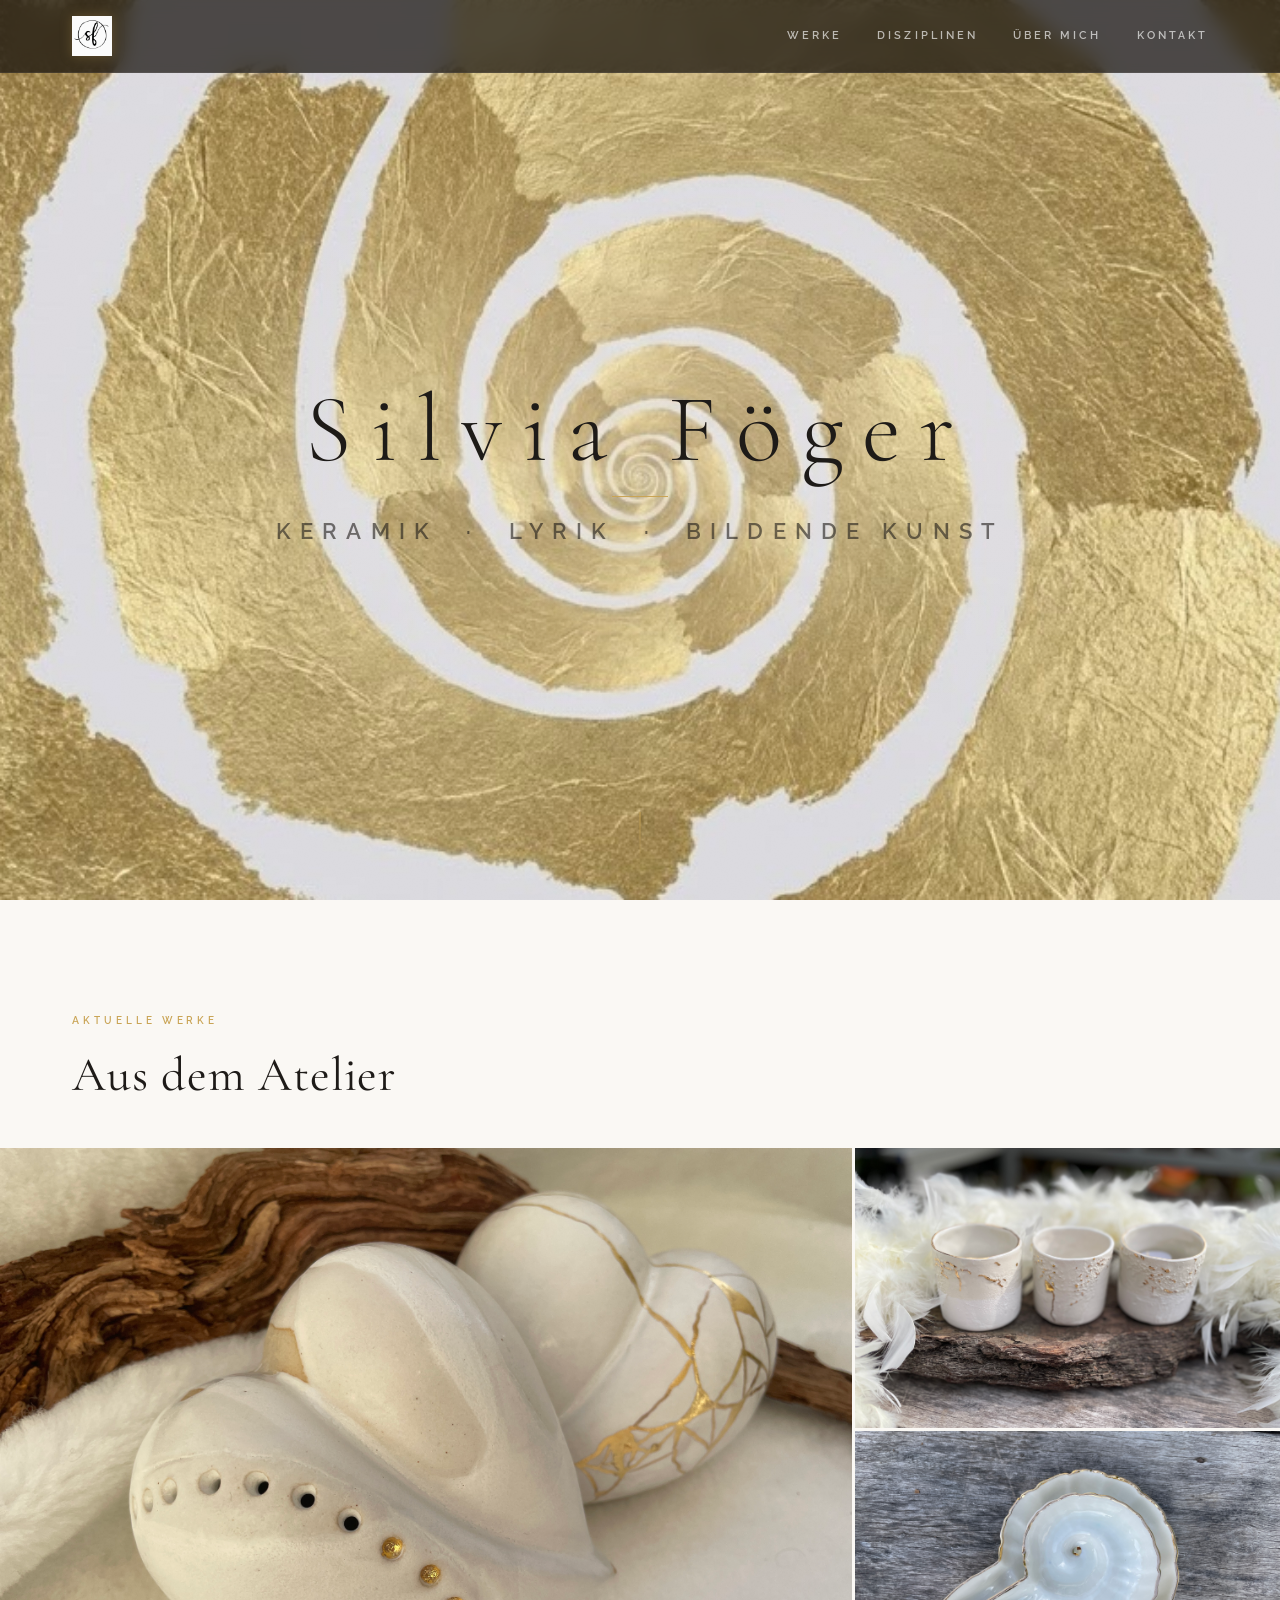
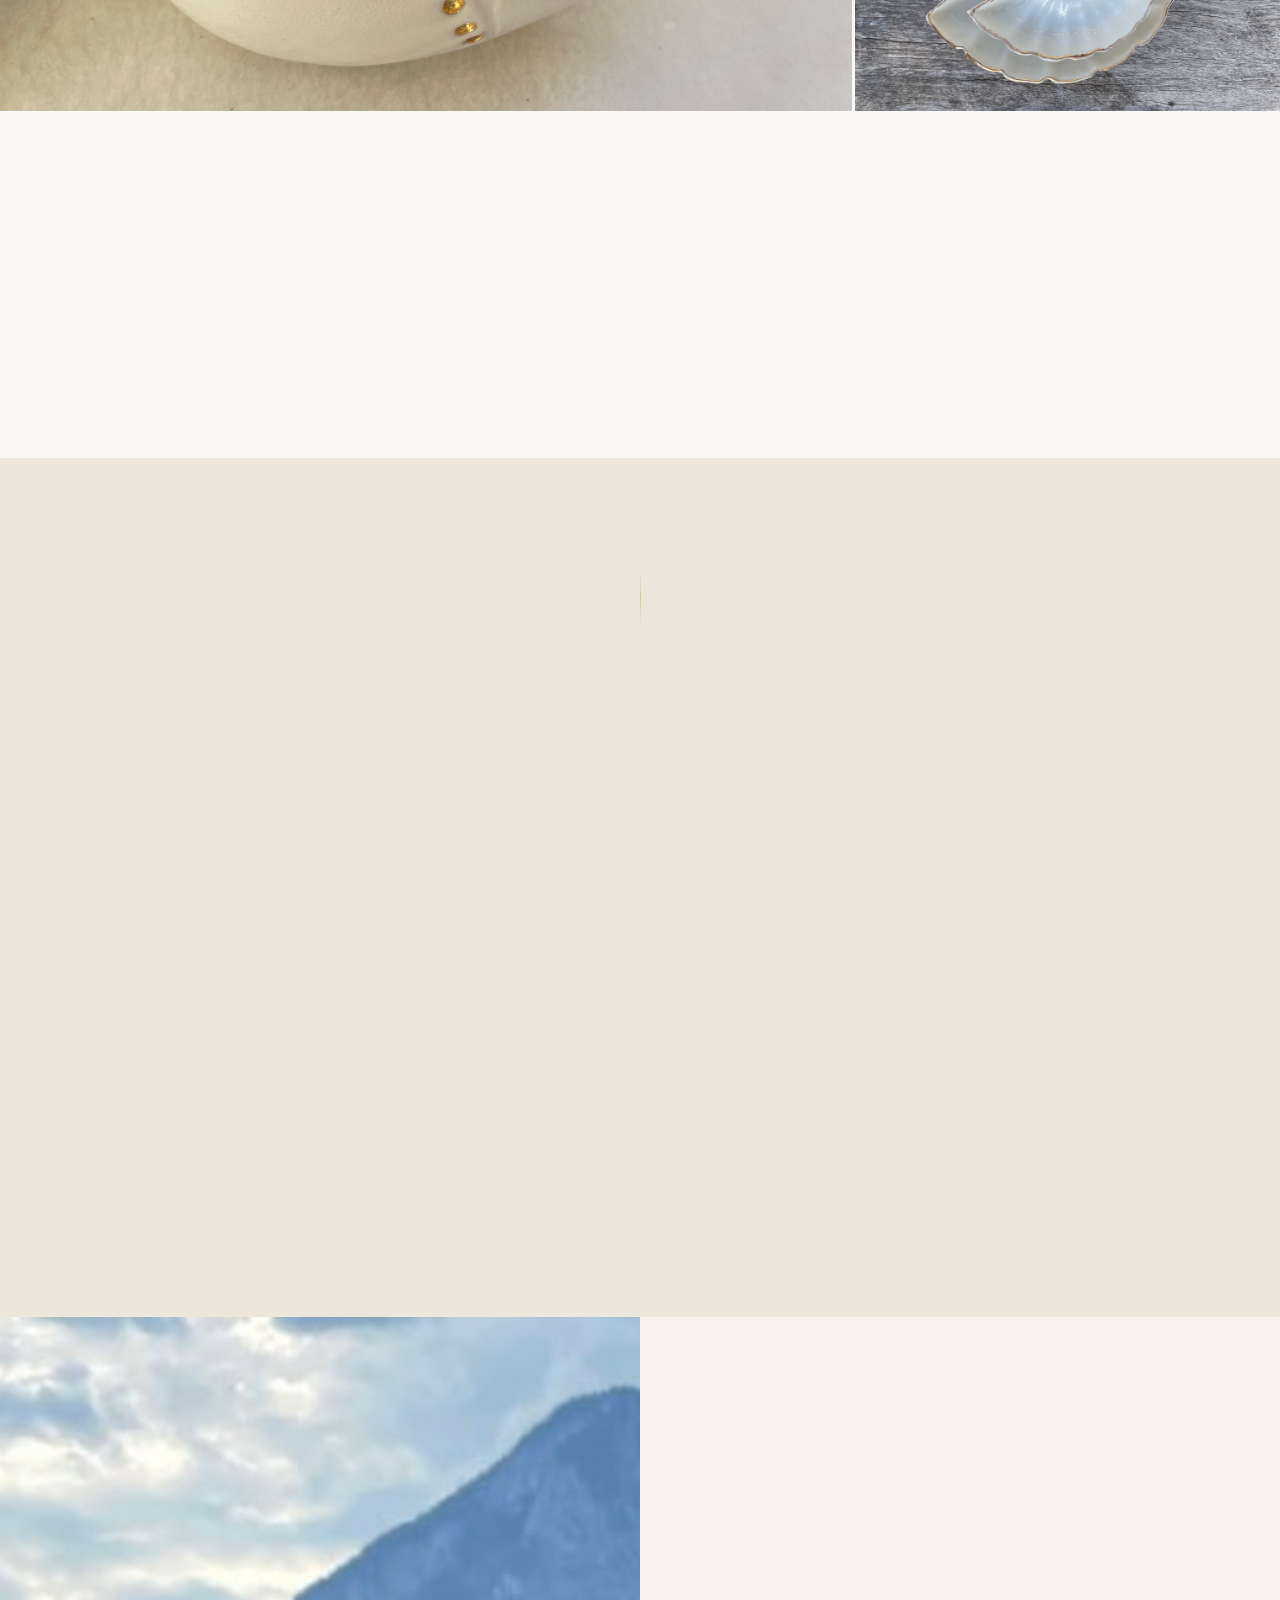
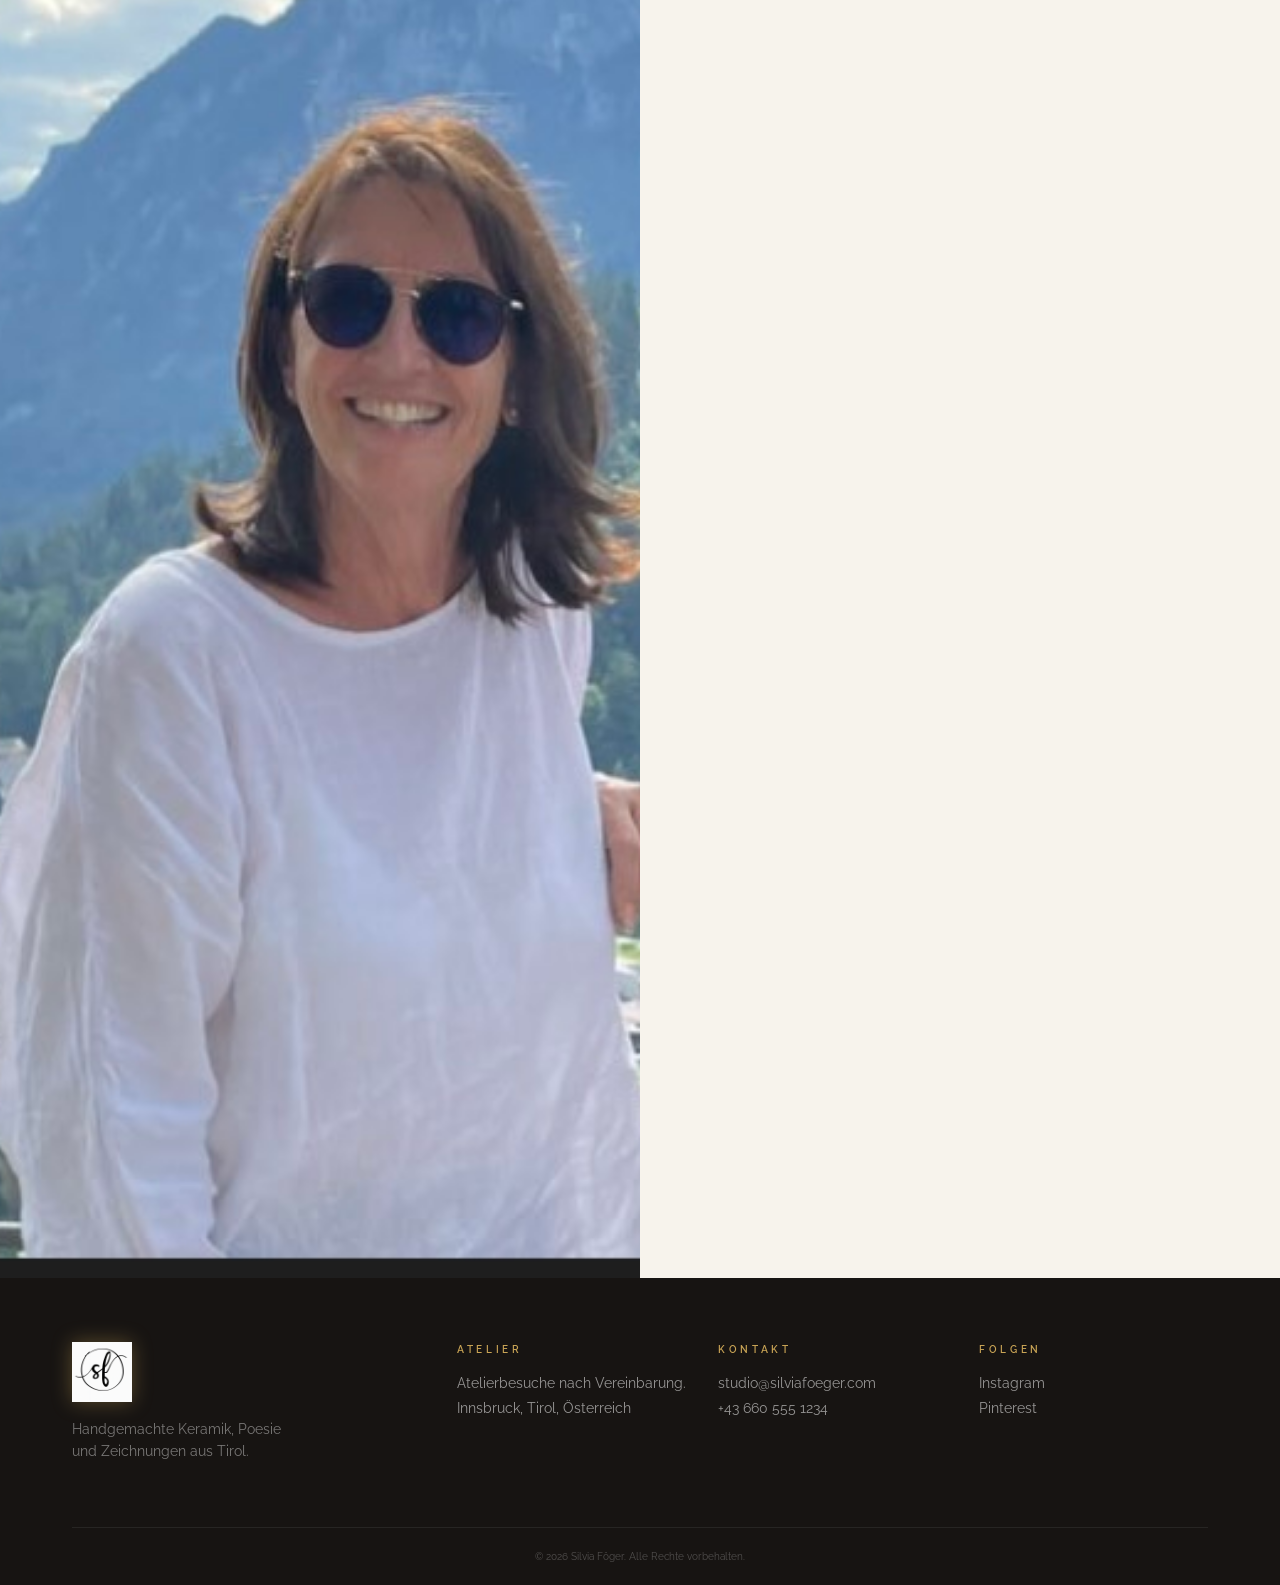
==== index.html @ 2c3b32f9 "feat(design): Raleway font, fix artist photo, poems scroll layout - Replace Source Sans Pro with Ral" ====
<!DOCTYPE html>
<html lang="de">
  <head>
    <meta charset="UTF-8" />
    <meta name="viewport" content="width=device-width, initial-scale=1.0" />
    <meta
      name="description"
      content="Silvia Föger — Keramikerin, Lyrikerin und bildende Künstlerin aus Tirol, Österreich. Handgeformte Gefäße, Poesie und Zeichnungen."
    />
    <title>Silvia Föger | Künstlerin</title>
    <link rel="preconnect" href="https://fonts.googleapis.com" />
    <link rel="preconnect" href="https://fonts.gstatic.com" crossorigin />
    <link
      href="https://fonts.googleapis.com/css2?family=Cormorant+Garamond:ital,wght@0,300;0,400;0,600;1,300;1,400&family=Raleway:wght@300;400;500;600&display=swap"
      rel="stylesheet"
    />
    <link rel="icon" type="image/x-icon" href="assets/img/favicon.ico" />
    <link rel="stylesheet" href="assets/css/style.css" />
  </head>
  <body>

    <header class="site-header" id="site-header">
      <div class="container">
        <nav class="nav">
          <a class="brand" href="#hero" aria-label="Silvia Föger — zur Startseite">
            <img class="brand__logo" src="assets/img/logo.png" alt="Silvia Föger Spirale Logo" />
          </a>
          <button class="nav-toggle" aria-expanded="false" aria-controls="nav-links" type="button">
            <span class="sr-only">Navigation umschalten</span>
            <span class="nav-toggle__bar"></span>
          </button>
          <div class="nav-links" id="nav-links">
            <a href="#works">Werke</a>
            <a href="#disciplines">Disziplinen</a>
            <a href="#about">Über mich</a>
            <a href="#contact">Kontakt</a>
          </div>
        </nav>
      </div>
    </header>

    <main>

      <section id="hero" class="hero">
        <div class="hero__body">
          <div class="hero__text">
            <h1 class="hero__name">Silvia Föger</h1>
            <div class="hero__rule" aria-hidden="true"></div>
            <p class="hero__tagline">Keramik &nbsp;·&nbsp; Lyrik &nbsp;·&nbsp; Bildende Kunst</p>
          </div>
        </div>
        <a class="hero__scroll" href="#works" aria-label="Zu den Werken scrollen">
          <span class="hero__scroll-line"></span>
        </a>
      </section>

      <section id="works" class="works">
        <div class="container">
          <header class="section-header reveal">
            <p class="eyebrow">Aktuelle Werke</p>
            <h2>Aus dem Atelier</h2>
          </header>
        </div>
        <div class="works__grid">
          <article class="work-card reveal" style="--reveal-delay: 0.05s">
            <div class="work-card__img">
              <img src="assets/img/IMG_0020.JPG" alt="Zwei weiße Keramikherzen mit Golddekoration auf weichem Untergrund." />
            </div>
            <div class="work-card__info">
              <span class="work-card__cat">Keramik</span>
              <h3>Herzform &amp; Gold</h3>
            </div>
          </article>
          <article class="work-card reveal" style="--reveal-delay: 0.12s">
            <div class="work-card__img">
              <img src="assets/img/IMG_2604.jpg" alt="Drei weiße Keramikbecher mit Goldkintsugi auf Treibholz, umgeben von Federn." />
            </div>
            <div class="work-card__info">
              <span class="work-card__cat">Steinzeug</span>
              <h3>Goldene Spuren</h3>
            </div>
          </article>
          <article class="work-card reveal" style="--reveal-delay: 0.18s">
            <div class="work-card__img">
              <img src="assets/img/IMG_2041.JPG" alt="Weiße Keramikschale in Spiralform mit Goldrand auf verwittertem Holz." />
            </div>
            <div class="work-card__info">
              <span class="work-card__cat">Spiralform</span>
              <h3>Muschel &amp; Mäander</h3>
            </div>
          </article>
          <article class="work-card reveal" style="--reveal-delay: 0.24s">
            <div class="work-card__img">
              <img src="assets/img/IMG_0130.JPG" alt="Herzförmige Keramikschale in Malve mit Goldrand und Ohrringen auf dunklem Holz." />
            </div>
            <div class="work-card__info">
              <span class="work-card__cat">Glasur</span>
              <h3>Malve &amp; Messing</h3>
            </div>
          </article>
          <article class="work-card reveal" style="--reveal-delay: 0.15s">
            <div class="work-card__img">
              <img src="assets/img/IMG_2034.JPG" alt="Rosafarbene Keramiktassen auf verwittertem Holz, von oben fotografiert." />
            </div>
            <div class="work-card__info">
              <span class="work-card__cat">Töpferei</span>
              <h3>Rosé &amp; Schlicht</h3>
            </div>
          </article>
          <article class="work-card reveal" style="--reveal-delay: 0.28s">
            <div class="work-card__img">
              <img src="assets/img/IMG_3060.JPG" alt="Roher Ton in Spiralform — Einblick in den Entstehungsprozess im Atelier." />
            </div>
            <div class="work-card__info">
              <span class="work-card__cat">Werkprozess</span>
              <h3>Im Entstehen</h3>
            </div>
          </article>
        </div>
      </section>

      <section id="disciplines" class="disciplines">
        <div class="container">
          <header class="section-header section-header--center reveal">
            <p class="eyebrow">Disziplinen</p>
            <h2>Drei Sprachen der Kunst</h2>
          </header>
          <div class="disciplines__grid">
            <article class="disc-card reveal" style="--reveal-delay: 0.08s">
              <div class="disc-card__symbol" aria-hidden="true">
                <svg viewBox="0 0 40 40" fill="none" stroke="currentColor" stroke-width="1.1" stroke-linecap="round" stroke-linejoin="round" xmlns="http://www.w3.org/2000/svg">
                  <ellipse cx="20" cy="11" rx="6" ry="2.5"/>
                  <path d="M14 11 Q5 21 9 32 Q13 38 20 38 Q27 38 31 32 Q35 21 26 11"/>
                  <ellipse cx="20" cy="36" rx="8" ry="3"/>
                </svg>
              </div>
              <h3>Töpferei &amp; Keramik</h3>
              <p>Auf der Drehscheibe geformtes Steinzeug mit matten Glasuren. Inspiriert von Flusskieseln, regendurchtränktem Boden und dem sanften Schimmer des Morgenlichts.</p>
              <a class="disc-card__link" href="toepferei.html">Mehr erfahren →</a>
            </article>
            <article class="disc-card reveal" style="--reveal-delay: 0.18s">
              <div class="disc-card__symbol" aria-hidden="true">
                <svg viewBox="0 0 40 40" fill="none" stroke="currentColor" stroke-width="1.1" stroke-linecap="round" stroke-linejoin="round" xmlns="http://www.w3.org/2000/svg">
                  <path d="M34 7 C34 7 10 16 8 36"/>
                  <path d="M8 36 C14 30 24 22 32 11"/>
                  <path d="M8 36 L10 28"/>
                  <line x1="8" y1="36" x2="14" y2="34"/>
                </svg>
              </div>
              <h3>Lyrik &amp; Sprache</h3>
              <p>Leise Verse, verwoben mit Feldaufnahmen, Atem und Erinnerung. Herausgegeben als limitierte Letterpress-Editionen und gesprochene Klangpoesie.</p>
              <a class="disc-card__link" href="lyrik.html">Mehr erfahren →</a>
            </article>
            <article class="disc-card reveal" style="--reveal-delay: 0.28s">
              <div class="disc-card__symbol" aria-hidden="true">
                <svg viewBox="0 0 40 40" fill="none" stroke="currentColor" stroke-width="1.1" stroke-linecap="round" stroke-linejoin="round" xmlns="http://www.w3.org/2000/svg">
                  <path d="M28 6 L34 12 L14 32 L6 34 L8 26 Z"/>
                  <line x1="26" y1="8" x2="32" y2="14"/>
                </svg>
              </div>
              <h3>Zeichnung &amp; Grafik</h3>
              <p>Atmosphärische Linienbilder und Druckgrafiken, die Ritual, Wiederholung und die haptische Schönheit des Ateliers im Entstehen festhalten.</p>
              <a class="disc-card__link" href="zeichnung.html">Mehr erfahren →</a>
            </article>
          </div>
        </div>
      </section>

      <section id="about" class="about">
        <div class="about__media">
          <img src="assets/img/silvia.jpeg" alt="Porträtfoto von Silvia Föger in ihrem Atelier." />
        </div>
        <div class="about__text reveal">
          <p class="eyebrow">Über mich</p>
          <h2>Künstlerin, Gestalterin<br /><em>und Suchende im Fluss des Lebens</em></h2>
          <div class="about__rule" aria-hidden="true"></div>
          <p>Ich bin Silvia Föger – Künstlerin, Gestalterin und Suchende im Fluss des Lebens.</p>
          <p>Meine Werke entstehen dort, wo Gefühl, Erinnerung und Zufall sich begegnen. In Ton, Farbe und Worten forme ich das, was mich innerlich bewegt – handgefertigte Momente, die Seele tragen und stille Wunder sichtbar machen.</p>
          <p>Der Ton ist mein wichtigstes Medium. Er ist ehrlich, meditativ, kraftvoll – ein Material, das meine Emotionen aufnimmt und ihnen Gestalt schenkt. In seiner Formbarkeit finde ich Ruhe, Klarheit und einen Ausdruck, der tiefer reicht als Worte. Ergänzt durch Farbe und Schreiben entsteht ein Zusammenspiel kreativer Medien, das meine ganz persönliche Handschrift ausmacht.</p>
          <p>Die Spirale begleitet mich als zentrales Symbol. Sie steht für Anfang und Ende, für Wandel und Heimkommen, für die Wege des Lebens, die sich winden und doch immer weiterführen. Sie taucht in meinen Arbeiten ebenso auf wie in meinem eigenen Lebensweg.</p>
          <p>Meine Wurzeln liegen in der Pädagogik und im kreativen Begleiten von Menschen. Als Elementarpädagogin, Kreativtrainerin und Mal- und Gestaltungstherapeutin habe ich gelernt, wie heilsam kreatives Tun sein kann – als Ausdruck, als Entlastung, als Überlebensstrategie. Diese Erfahrung fließt in meine Kunst ein und prägt meine Haltung.</p>
          <p>Heute widme ich mich in meinem neuen Lebensabschnitt – meinem „Ton-Lebensabschnitt" – voller Hingabe dem Formgeben und dem Schreiben. Familie ist dabei mein Anker und meine Inspiration: ein Ort der Liebe, aus dem ich Kraft schöpfe und zu dem ich immer wieder zurückkehre.</p>
          <p>Mein Anspruch an Kunst ist einfach und gleichzeitig tief:</p>
          <p><em>Sie soll berühren.<br />Sie soll ehrlich sein.<br />Sie soll ein Gefühl hinterlassen, das bleibt.</em></p>
          <p>In meinen Ausstellungen lade ich Menschen ein, meiner Spur zu folgen – hinein in die Spiralen des Lebens, in die Sehnsucht des inneren Kindes, in das Gute, das sich immer wieder finden lässt, selbst wenn der Lebensfluss einmal reißend wird.</p>
          <a class="btn-outline" href="#contact">Kontakt aufnehmen</a>
        </div>
      </section>

    </main>

    <footer id="contact" class="site-footer">
      <div class="container">
        <div class="footer__inner">
          <div class="footer__brand">
            <img class="footer__logo" src="assets/img/logo.png" alt="Silvia Föger Spirale Logo" />
            <p class="footer__tagline">Handgemachte Keramik, Poesie<br />und Zeichnungen aus Tirol.</p>
          </div>
          <div class="footer__cols">
            <div class="footer__col">
              <h4>Atelier</h4>
              <p>Atelierbesuche nach Vereinbarung.</p>
              <p>Innsbruck, Tirol, Österreich</p>
            </div>
            <div class="footer__col">
              <h4>Kontakt</h4>
              <a href="mailto:studio@silviafoeger.com">studio@silviafoeger.com</a>
              <a href="tel:+436605551234">+43 660 555 1234</a>
            </div>
            <div class="footer__col">
              <h4>Folgen</h4>
              <a href="https://instagram.com" target="_blank" rel="noreferrer noopener">Instagram</a>
              <a href="https://pinterest.com" target="_blank" rel="noreferrer noopener">Pinterest</a>
            </div>
          </div>
        </div>
        <div class="footer__legal">
          <small>© <span id="copyright-year"></span> Silvia Föger. Alle Rechte vorbehalten.</small>
        </div>
      </div>
    </footer>

    <script src="assets/js/main.js"></script>
  </body>
</html>
---- assets/css/style.css ----
:root {
  --cream: #f7f3ec;
  --parchment: #ede7db;
  --warm-white: #faf8f4;
  --stone: #c8c3bb;
  --ink: #1e1b18;
  --ink-soft: rgba(30, 27, 24, 0.6);
  --gold: #c9a455;
  --gold-glow: rgba(201, 164, 85, 0.28);
  --dark: #171412;
  --dark-mid: #231f1c;

  --font-serif: "Cormorant Garamond", "Georgia", serif;
  --font-sans: "Raleway", -apple-system, BlinkMacSystemFont, "Segoe UI", sans-serif;

  --space-xs: 0.5rem;
  --space-sm: 1rem;
  --space-md: 2rem;
  --space-lg: 4rem;
  --space-xl: 7rem;
  --max-width: 1200px;

  --ease-out: cubic-bezier(0.16, 1, 0.3, 1);
}

*,
*::before,
*::after {
  box-sizing: border-box;
  margin: 0;
}

html {
  scroll-behavior: smooth;
}

body {
  font-family: var(--font-sans);
  color: var(--ink);
  background: var(--cream);
  line-height: 1.65;
  overflow-x: hidden;
}

img {
  max-width: 100%;
  display: block;
}

a {
  color: inherit;
  text-decoration: none;
}

.sr-only {
  position: absolute;
  width: 1px;
  height: 1px;
  padding: 0;
  margin: -1px;
  overflow: hidden;
  clip: rect(0, 0, 0, 0);
  white-space: nowrap;
  border: 0;
}

.container {
  width: 100%;
  max-width: var(--max-width);
  margin: 0 auto;
  padding: 0 var(--space-md);
}

.eyebrow {
  font-family: var(--font-sans);
  font-size: 0.65rem;
  font-weight: 600;
  letter-spacing: 0.38em;
  text-transform: uppercase;
  color: var(--gold);
}


/* ── HEADER ── */

.site-header {
  position: fixed;
  inset: 0 0 auto;
  z-index: 100;
  background: rgba(20, 16, 12, 0.72);
  backdrop-filter: blur(10px);
  -webkit-backdrop-filter: blur(10px);
  border-bottom: 1px solid rgba(255, 255, 255, 0.06);
  transition: background 0.4s var(--ease-out), box-shadow 0.4s var(--ease-out);
}

.site-header.scrolled {
  background: rgba(20, 16, 12, 0.96);
  box-shadow: 0 1px 0 rgba(255, 255, 255, 0.08);
}

.nav {
  position: relative;
  display: flex;
  align-items: center;
  justify-content: space-between;
  padding: 1rem 0;
  gap: var(--space-sm);
}

.brand__logo {
  height: 40px;
  width: auto;
  filter: drop-shadow(0 0 6px var(--gold-glow));
  transition: filter 0.3s ease;
}

.brand__logo:hover {
  filter: drop-shadow(0 0 12px rgba(201, 164, 85, 0.55));
}

.nav-links {
  display: flex;
  gap: 2.2rem;
  font-family: var(--font-sans);
  font-size: 0.68rem;
  font-weight: 600;
  letter-spacing: 0.28em;
  text-transform: uppercase;
  color: rgba(255, 255, 255, 0.65);
}

.nav-links a {
  position: relative;
  transition: color 0.2s;
}

.nav-links a::after {
  content: "";
  position: absolute;
  bottom: -3px;
  left: 0;
  right: 0;
  height: 1px;
  background: var(--gold);
  transform: scaleX(0);
  transform-origin: left;
  transition: transform 0.3s var(--ease-out);
}

.nav-links a:hover {
  color: #fff;
}

.nav-links a:hover::after {
  transform: scaleX(1);
}

.nav-toggle {
  display: none;
  background: transparent;
  border: 0;
  cursor: pointer;
  padding: 0.25rem;
  color: rgba(255, 255, 255, 0.8);
}

.nav-toggle__bar,
.nav-toggle__bar::before,
.nav-toggle__bar::after {
  content: "";
  display: block;
  width: 22px;
  height: 1.5px;
  background: currentColor;
  transition: transform 0.3s ease, opacity 0.3s ease;
}

.nav-toggle__bar::before,
.nav-toggle__bar::after {
  position: absolute;
  left: 0;
}

.nav-toggle__bar::before {
  transform: translateY(-7px);
}

.nav-toggle__bar::after {
  transform: translateY(7px);
}


/* ── HERO ── */

.hero {
  position: relative;
  min-height: 100vh;
  display: flex;
  align-items: center;
  justify-content: center;
  background:
    url("../img/header_silvia_spiral.jpg") center / cover no-repeat;
  overflow: hidden;
}

.hero::before {
  content: "";
  position: absolute;
  inset: 0;
  background: url("data:image/svg+xml,%3Csvg xmlns='http://www.w3.org/2000/svg' width='300' height='300'%3E%3Cfilter id='n'%3E%3CfeTurbulence type='fractalNoise' baseFrequency='0.65' numOctaves='4' stitchTiles='stitch'/%3E%3CfeColorMatrix type='saturate' values='0'/%3E%3C/filter%3E%3Crect width='300' height='300' filter='url(%23n)' opacity='0.035'/%3E%3C/svg%3E");
  pointer-events: none;
  opacity: 0.6;
}

.hero::after {
  content: "";
  position: absolute;
  inset: 0;
  background: radial-gradient(ellipse 60% 55% at 50% 50%, rgba(247, 243, 236, 0.28) 0%, transparent 68%);
  pointer-events: none;
  z-index: 0;
}

.hero__body {
  position: relative;
  z-index: 1;
  display: flex;
  flex-direction: column;
  align-items: center;
  gap: 2.8rem;
  text-align: center;
  padding: 8rem var(--space-md) 6rem;
}

.hero__spiral {
  animation: float 7s ease-in-out infinite;
}

.hero__spiral img {
  width: clamp(100px, 15vw, 200px);
  height: auto;
  animation: glowPulse 5s ease-in-out infinite;
}

.hero__text {
  display: flex;
  flex-direction: column;
  align-items: center;
  gap: 1.1rem;
}

.hero__name {
  font-family: var(--font-serif);
  font-weight: 300;
  font-size: clamp(2.8rem, 7.5vw, 6.5rem);
  letter-spacing: 0.2em;
  color: var(--ink);
  line-height: 1;
  animation: fadeUp 1s var(--ease-out) 0.3s both;
}

.hero__rule {
  width: 56px;
  height: 1px;
  background: var(--gold);
  animation: fadeUp 1s var(--ease-out) 0.5s both;
}

.hero__tagline {
  font-family: var(--font-sans);
  font-size: 1.36rem;
  font-weight: 600;
  letter-spacing: 0.42em;
  text-transform: uppercase;
  color: var(--ink-soft);
  animation: fadeUp 1s var(--ease-out) 0.65s both;
}

.hero__scroll {
  position: absolute;
  bottom: 2.5rem;
  left: 50%;
  transform: translateX(-50%);
  display: flex;
  flex-direction: column;
  align-items: center;
}

.hero__scroll-line {
  width: 1px;
  height: 48px;
  background: linear-gradient(to bottom, var(--gold), transparent);
  animation: scrollPulse 2.2s ease-in-out infinite;
}

@keyframes float {
  0%, 100% { transform: translateY(0); }
  50% { transform: translateY(-14px); }
}

@keyframes glowPulse {
  0%, 100% { filter: drop-shadow(0 6px 32px rgba(201, 164, 85, 0.22)) drop-shadow(0 2px 6px rgba(0,0,0,0.07)); }
  50% { filter: drop-shadow(0 6px 52px rgba(201, 164, 85, 0.48)) drop-shadow(0 2px 10px rgba(0,0,0,0.1)); }
}

@keyframes scrollPulse {
  0%, 100% { opacity: 0.25; transform: scaleY(0.75); }
  60% { opacity: 1; transform: scaleY(1); }
}

@keyframes fadeUp {
  from { opacity: 0; transform: translateY(22px); }
  to { opacity: 1; transform: translateY(0); }
}


/* ── WORKS ── */

.works {
  padding: var(--space-xl) 0 var(--space-lg);
  background: var(--warm-white);
}

.section-header {
  margin-bottom: var(--space-md);
}

.section-header h2 {
  font-family: var(--font-serif);
  font-weight: 400;
  font-size: clamp(2rem, 4vw, 3rem);
  margin-top: 0.45rem;
  letter-spacing: 0.02em;
}

.section-header--center {
  text-align: center;
}

.works__grid {
  display: grid;
  grid-template-columns: repeat(3, 1fr);
  grid-auto-rows: 280px;
  gap: 3px;
  margin-top: var(--space-md);
}

.work-card {
  position: relative;
  overflow: hidden;
  background: var(--parchment);
  cursor: pointer;
}

.work-card__img {
  width: 100%;
  height: 100%;
}

.work-card__img img {
  width: 100%;
  height: 100%;
  object-fit: cover;
  transition: transform 0.7s var(--ease-out);
}

.work-card:hover .work-card__img img {
  transform: scale(1.05);
}

.work-card__info {
  position: absolute;
  inset: auto 0 0;
  padding: 1.4rem 1.6rem;
  background: linear-gradient(to top, rgba(18, 14, 10, 0.78) 0%, transparent 100%);
  color: #fff;
  opacity: 0;
  transform: translateY(6px);
  transition: opacity 0.35s ease, transform 0.35s ease;
}

.work-card:hover .work-card__info,
.work-card:focus-within .work-card__info {
  opacity: 1;
  transform: translateY(0);
}

.work-card__cat {
  display: block;
  font-size: 0.6rem;
  font-weight: 600;
  letter-spacing: 0.32em;
  text-transform: uppercase;
  color: var(--gold);
  margin-bottom: 0.3rem;
}

.work-card h3 {
  font-family: var(--font-serif);
  font-weight: 400;
  font-size: 1.2rem;
  letter-spacing: 0.04em;
}

/* Editorial grid placement — desktop (3 cols) */
@media (min-width: 901px) {
  .work-card:nth-child(1) { grid-column: 1 / 3; grid-row: 1 / 3; }
  .work-card:nth-child(2) { grid-column: 3; grid-row: 1; }
  .work-card:nth-child(3) { grid-column: 3; grid-row: 2; }
  .work-card:nth-child(4) { grid-column: 1; grid-row: 3; }
  .work-card:nth-child(5) { grid-column: 2; grid-row: 3; }
  .work-card:nth-child(6) { grid-column: 3; grid-row: 3; }
}

/* Per-image framing: align subjects within each card */
.work-card:nth-child(1) .work-card__img img { object-position: center 38%; }  /* hearts: both in view */
.work-card:nth-child(3) .work-card__img img { object-position: center 28%; }  /* nautilus: shell + gold rim */
.work-card:nth-child(4) .work-card__img img { object-position: center 40%; }  /* mauve dish: earrings visible */
.work-card:nth-child(6) .work-card__img img { object-position: center 52%; }  /* clay spiral: form centred */


/* ── DISCIPLINES ── */

.disciplines {
  padding: var(--space-xl) 0;
  background: var(--parchment);
  position: relative;
}

.disciplines::before {
  content: "";
  display: block;
  width: 1px;
  height: 56px;
  background: linear-gradient(to bottom, transparent, var(--gold), transparent);
  margin: 0 auto var(--space-lg);
  opacity: 0.5;
}

.disciplines__grid {
  display: grid;
  grid-template-columns: repeat(3, 1fr);
  gap: var(--space-md);
  margin-top: var(--space-md);
}

.disc-card {
  padding: 2.8rem 2rem 2.4rem;
  background: var(--warm-white);
  border: 1px solid rgba(201, 164, 85, 0.16);
  border-top: 2px solid var(--gold);
  text-align: center;
  transition: transform 0.35s var(--ease-out), box-shadow 0.35s ease;
}

.disc-card:hover {
  transform: translateY(-7px);
  box-shadow: 0 22px 44px rgba(0, 0, 0, 0.07);
}

.disc-card__symbol {
  width: 46px;
  height: 46px;
  margin: 0 auto 1.6rem;
  color: var(--gold);
}

.disc-card__symbol svg {
  width: 100%;
  height: 100%;
}

.disc-card h3 {
  font-family: var(--font-serif);
  font-weight: 400;
  font-size: 1.45rem;
  margin-bottom: 0.85rem;
  letter-spacing: 0.03em;
}

.disc-card p {
  font-size: 0.9rem;
  color: var(--ink-soft);
  line-height: 1.75;
}


/* ── ABOUT ── */

.about {
  display: grid;
  grid-template-columns: 1fr 1fr;
  min-height: 72vh;
}

.about__media {
  position: relative;
  overflow: hidden;
  background: var(--parchment);
}

.about__media img {
  width: 100%;
  height: 100%;
  object-fit: cover;
  object-position: top center;
  transition: transform 0.8s var(--ease-out);
}

.about:hover .about__media img {
  transform: scale(1.03);
}

.about__text {
  padding: var(--space-xl) var(--space-lg);
  background: var(--cream);
  display: flex;
  flex-direction: column;
  justify-content: center;
  gap: 1.3rem;
}

.about__text h2 {
  font-family: var(--font-serif);
  font-weight: 400;
  font-size: clamp(1.9rem, 3vw, 2.8rem);
  letter-spacing: 0.02em;
  line-height: 1.2;
  margin-top: 0.4rem;
}

.about__text h2 em {
  font-style: italic;
  color: rgba(30, 27, 24, 0.72);
}

.about__rule {
  width: 40px;
  height: 1px;
  background: var(--gold);
}

.about__text p {
  color: var(--ink-soft);
  font-size: 0.93rem;
  max-width: 36rem;
  line-height: 1.8;
}

.btn-outline {
  display: inline-block;
  width: fit-content;
  padding: 0.8rem 2rem;
  border: 1px solid var(--gold);
  font-family: var(--font-sans);
  font-size: 0.64rem;
  font-weight: 600;
  letter-spacing: 0.3em;
  text-transform: uppercase;
  color: var(--ink);
  transition: background 0.22s ease, color 0.22s ease;
  margin-top: 0.4rem;
}

.btn-outline:hover {
  background: var(--gold);
  color: var(--dark);
}


/* ── FOOTER ── */

.site-footer {
  background: var(--dark);
  color: rgba(255, 255, 255, 0.7);
  padding-top: var(--space-lg);
}

.footer__inner {
  display: grid;
  grid-template-columns: auto 1fr;
  gap: var(--space-lg);
  align-items: start;
  padding-bottom: var(--space-lg);
  border-bottom: 1px solid rgba(255, 255, 255, 0.07);
}

.footer__logo {
  height: 60px;
  width: auto;
  filter: drop-shadow(0 0 10px rgba(201, 164, 85, 0.38));
}

.footer__tagline {
  margin-top: 1rem;
  font-size: 0.85rem;
  line-height: 1.65;
  color: rgba(255, 255, 255, 0.42);
}

.footer__cols {
  display: grid;
  grid-template-columns: repeat(3, 1fr);
  gap: var(--space-md);
  justify-self: end;
}

.footer__col h4 {
  font-family: var(--font-sans);
  font-size: 0.6rem;
  font-weight: 600;
  letter-spacing: 0.38em;
  text-transform: uppercase;
  color: var(--gold);
  margin-bottom: 0.85rem;
}

.footer__col p,
.footer__col a {
  display: block;
  font-size: 0.87rem;
  line-height: 1.75;
  color: rgba(255, 255, 255, 0.55);
  transition: color 0.2s;
}

.footer__col a:hover {
  color: #fff;
}

.footer__legal {
  padding: 1.2rem 0;
  text-align: center;
  font-size: 0.72rem;
  color: rgba(255, 255, 255, 0.25);
}


/* ── REVEAL ANIMATIONS ── */

.reveal {
  opacity: 0;
  transform: translateY(28px);
  transition:
    opacity 0.75s var(--ease-out),
    transform 0.75s var(--ease-out);
  transition-delay: var(--reveal-delay, 0s);
}

.reveal.visible {
  opacity: 1;
  transform: translateY(0);
}


/* ── RESPONSIVE: TABLET (≤900px) ── */

@media (max-width: 900px) {
  .works__grid {
    grid-template-columns: repeat(2, 1fr);
    grid-auto-rows: 220px;
  }

  .work-card:nth-child(1) { grid-column: 1 / 3; grid-row: 1; }
  .work-card:nth-child(2) { grid-column: 1; grid-row: 2; }
  .work-card:nth-child(3) { grid-column: 2; grid-row: 2; }
  .work-card:nth-child(4) { grid-column: 1; grid-row: 3; }
  .work-card:nth-child(5) { grid-column: 2; grid-row: 3; }
  .work-card:nth-child(6) { grid-column: 1 / 3; grid-row: 4; }

  .disciplines__grid {
    grid-template-columns: 1fr 1fr;
  }

  .disc-card:last-child {
    grid-column: 1 / 3;
    max-width: 460px;
    justify-self: center;
    width: 100%;
  }

  .about {
    grid-template-columns: 1fr;
  }

  .about__media {
    min-height: 55vw;
  }

  .about__text {
    padding: var(--space-lg) var(--space-md);
  }

  .footer__inner {
    grid-template-columns: 1fr;
  }

  .footer__cols {
    justify-self: start;
    width: 100%;
  }
}


/* ── RESPONSIVE: MOBILE NAV (≤820px) ── */

@media (max-width: 820px) {
  .nav-toggle {
    display: block;
  }

  .nav-links {
    position: absolute;
    inset: calc(100% + 1px) 0 auto;
    background: rgba(20, 16, 12, 0.97);
    backdrop-filter: blur(12px);
    -webkit-backdrop-filter: blur(12px);
    flex-direction: column;
    align-items: flex-start;
    padding: 1.3rem var(--space-md);
    gap: 1.1rem;
    transform: translateY(-8px);
    opacity: 0;
    pointer-events: none;
    transition: transform 0.3s ease, opacity 0.3s ease;
  }

  .nav-links.is-open {
    transform: translateY(0);
    opacity: 1;
    pointer-events: all;
  }

  .nav-toggle[aria-expanded="true"] .nav-toggle__bar {
    background: transparent;
  }

  .nav-toggle[aria-expanded="true"] .nav-toggle__bar::before {
    transform: rotate(45deg);
  }

  .nav-toggle[aria-expanded="true"] .nav-toggle__bar::after {
    transform: rotate(-45deg);
  }
}


/* ── RESPONSIVE: SMALL MOBILE (≤640px) ── */

@media (max-width: 640px) {
  :root {
    --space-md: 1.25rem;
    --space-lg: 2.5rem;
    --space-xl: 4.5rem;
  }

  .hero__name {
    letter-spacing: 0.12em;
  }

  .works__grid {
    grid-template-columns: 1fr;
    grid-auto-rows: 240px;
  }

  .work-card { grid-column: 1 !important; grid-row: auto !important; }

  /* Always show card info on touch devices */
  .work-card__info {
    opacity: 1;
    transform: none;
  }

  .disciplines__grid {
    grid-template-columns: 1fr;
  }

  .disc-card:last-child {
    grid-column: auto;
    max-width: none;
    justify-self: auto;
  }

  .about__text {
    padding: var(--space-lg) var(--space-sm);
  }

  .footer__cols {
    grid-template-columns: 1fr;
    gap: var(--space-sm);
  }
}


/* ── INNER PAGE: HERO ── */

.page-hero {
  position: relative;
  min-height: 62vh;
  display: flex;
  align-items: flex-end;
  padding-bottom: var(--space-lg);
  overflow: hidden;
}

.page-hero__bg {
  position: absolute;
  inset: 0;
  background: center / cover no-repeat;
  filter: brightness(0.38) saturate(0.75);
  transform: scale(1.04);
  transition: transform 8s var(--ease-out);
}

.page-hero:hover .page-hero__bg {
  transform: scale(1.0);
}

.page-hero__overlay {
  position: absolute;
  inset: 0;
  background: linear-gradient(to top, rgba(20, 16, 12, 0.88) 0%, rgba(20, 16, 12, 0.3) 65%, transparent 100%);
}

.page-hero__content {
  position: relative;
  z-index: 1;
  color: #fff;
}

.page-hero__content .eyebrow {
  color: var(--gold);
}

.page-hero__title {
  font-family: var(--font-serif);
  font-weight: 300;
  font-size: clamp(2.6rem, 6vw, 5.5rem);
  letter-spacing: 0.08em;
  line-height: 1.05;
  margin-top: 0.55rem;
  color: #fff;
}

.page-hero__rule {
  width: 48px;
  height: 1px;
  background: var(--gold);
  margin-top: 1.2rem;
}


/* ── INNER PAGE: BREADCRUMB ── */

.breadcrumb {
  background: var(--warm-white);
  border-bottom: 1px solid rgba(30, 27, 24, 0.08);
  padding: 0.9rem 0;
  font-size: 0.68rem;
  letter-spacing: 0.2em;
  text-transform: uppercase;
  color: var(--ink-soft);
}

.breadcrumb a {
  color: var(--gold);
  transition: opacity 0.2s;
}

.breadcrumb a:hover {
  opacity: 0.7;
}

.breadcrumb span {
  margin: 0 0.6rem;
  opacity: 0.4;
}


/* ── INNER PAGE: INTRO ── */

.page-intro {
  padding: var(--space-xl) 0 var(--space-lg);
  background: var(--warm-white);
}

.page-intro__grid {
  display: grid;
  grid-template-columns: 1fr 1fr;
  gap: var(--space-lg);
  align-items: center;
}

.page-intro__text h2 {
  font-family: var(--font-serif);
  font-weight: 400;
  font-size: clamp(1.9rem, 3vw, 2.7rem);
  letter-spacing: 0.02em;
  line-height: 1.2;
  margin-bottom: var(--space-sm);
}

.page-intro__text h2 em {
  font-style: italic;
  color: var(--ink-soft);
}

.page-intro__rule {
  width: 40px;
  height: 1px;
  background: var(--gold);
  margin-bottom: 1.4rem;
}

.page-intro__text p {
  color: var(--ink-soft);
  font-size: 0.93rem;
  line-height: 1.82;
  margin-bottom: 1rem;
}

.page-intro__text p:last-child {
  margin-bottom: 0;
}

.page-intro__image {
  overflow: hidden;
  aspect-ratio: 4 / 3;
}

.page-intro__image img {
  width: 100%;
  height: 100%;
  object-fit: cover;
  transition: transform 0.8s var(--ease-out);
}

.page-intro__image:hover img {
  transform: scale(1.04);
}


/* ── INNER PAGE: GALLERY ── */

.page-gallery {
  padding: var(--space-lg) 0 var(--space-xl);
  background: var(--cream);
}

.page-gallery__grid {
  display: grid;
  grid-template-columns: repeat(3, 1fr);
  gap: 3px;
  margin-top: var(--space-md);
}

.page-gallery__grid .work-card {
  height: 320px;
}


/* ── INNER PAGE: QUOTE ── */

.page-quote {
  padding: var(--space-xl) 0;
  background: var(--dark);
  text-align: center;
}

.page-quote__inner {
  max-width: 44rem;
  margin: 0 auto;
}

.page-quote blockquote {
  font-family: var(--font-serif);
  font-style: italic;
  font-weight: 300;
  font-size: clamp(1.45rem, 3vw, 2.1rem);
  color: rgba(255, 255, 255, 0.82);
  line-height: 1.55;
}

.page-quote cite {
  display: block;
  margin-top: 1.8rem;
  font-family: var(--font-sans);
  font-style: normal;
  font-size: 0.65rem;
  font-weight: 600;
  letter-spacing: 0.35em;
  text-transform: uppercase;
  color: var(--gold);
}


/* ── DISC CARD LINK ── */

.disc-card__link {
  display: inline-block;
  margin-top: 1.5rem;
  font-size: 0.65rem;
  font-weight: 600;
  letter-spacing: 0.28em;
  text-transform: uppercase;
  color: var(--gold);
  position: relative;
}

.disc-card__link::after {
  content: "";
  position: absolute;
  bottom: -2px;
  left: 0;
  right: 0;
  height: 1px;
  background: var(--gold);
  transform: scaleX(0);
  transform-origin: left;
  transition: transform 0.3s var(--ease-out);
}

.disc-card__link:hover::after {
  transform: scaleX(1);
}


/* ── INNER PAGE RESPONSIVE ── */

@media (max-width: 900px) {
  .page-intro__grid {
    grid-template-columns: 1fr;
  }

  .page-intro__image {
    order: -1;
  }

  .page-gallery__grid {
    grid-template-columns: repeat(2, 1fr);
  }

  .page-gallery__grid .work-card {
    height: 260px;
  }
}

@media (max-width: 640px) {
  .page-hero {
    min-height: 50vh;
  }

  .page-gallery__grid {
    grid-template-columns: 1fr;
  }

  .page-gallery__grid .work-card {
    height: 240px;
    /* Always show info on mobile */
  }

  .page-gallery__grid .work-card__info {
    opacity: 1;
    transform: none;
  }
}


/* ── POEMS LIST ── */

.page-booklet {
  padding: var(--space-xl) 0 var(--space-lg);
  background: var(--parchment);
}

.page-booklet .section-header h2 {
  color: var(--ink);
}

.poems-list {
  display: flex;
  flex-direction: column;
  gap: var(--space-md);
  max-width: 600px;
  margin: var(--space-md) auto 0;
}

.poem-leaf {
  background: var(--warm-white);
  border-top: 2px solid var(--gold);
  padding: 2.8rem 3.2rem;
  box-shadow: 0 2px 18px rgba(30, 27, 24, 0.06);
}

.poem__title {
  font-family: var(--font-serif);
  font-weight: 400;
  font-size: 1.3rem;
  letter-spacing: 0.02em;
  color: var(--ink);
  margin: 0 0 0.5rem;
}

.poem__divider {
  width: 28px;
  height: 1px;
  background: var(--gold);
  margin-bottom: 1.6rem;
}

.poem__body {
  font-family: var(--font-serif);
  font-style: italic;
  font-weight: 300;
  font-size: 1.06rem;
  line-height: 2.05;
  color: var(--ink-soft);
}

.poem__body p {
  margin: 0 0 1rem;
}

.poem__body p:last-child {
  margin-bottom: 0;
}

.poem__author {
  margin-top: 2rem;
  padding-top: 1rem;
  border-top: 1px solid rgba(30, 27, 24, 0.1);
  font-family: var(--font-sans);
  font-size: 0.6rem;
  font-weight: 600;
  letter-spacing: 0.32em;
  text-transform: uppercase;
  color: var(--ink-soft);
}

@media (max-width: 640px) {
  .poems-list {
    gap: var(--space-sm);
  }

  .poem-leaf {
    padding: 2rem 1.6rem;
  }

  .poem__body {
    font-size: 1rem;
    line-height: 1.95;
  }
}


/* ── COMING SOON ── */

.coming-soon {
  min-height: 72vh;
  display: flex;
  align-items: center;
  background: var(--warm-white);
}

.coming-soon__inner {
  text-align: center;
  padding: var(--space-xl) 0;
  max-width: 480px;
  margin: 0 auto;
}

.coming-soon__inner h1 {
  font-family: var(--font-serif);
  font-weight: 300;
  font-size: clamp(2.4rem, 5vw, 3.8rem);
  letter-spacing: 0.08em;
  color: var(--ink);
  margin-top: 0.5rem;
}

.coming-soon__rule {
  width: 48px;
  height: 1px;
  background: var(--gold);
  margin: 1.4rem auto 1.6rem;
}

.coming-soon__inner > p {
  color: var(--ink-soft);
  font-size: 0.93rem;
  line-height: 1.75;
  margin-bottom: 2.2rem;
}


/* ── REDUCED MOTION ── */

@media (prefers-reduced-motion: reduce) {
  *,
  *::before,
  *::after {
    animation-duration: 0.01ms !important;
    transition-duration: 0.01ms !important;
  }

  .hero__spiral,
  .hero__spiral img,
  .hero__scroll-line {
    animation: none;
  }
}
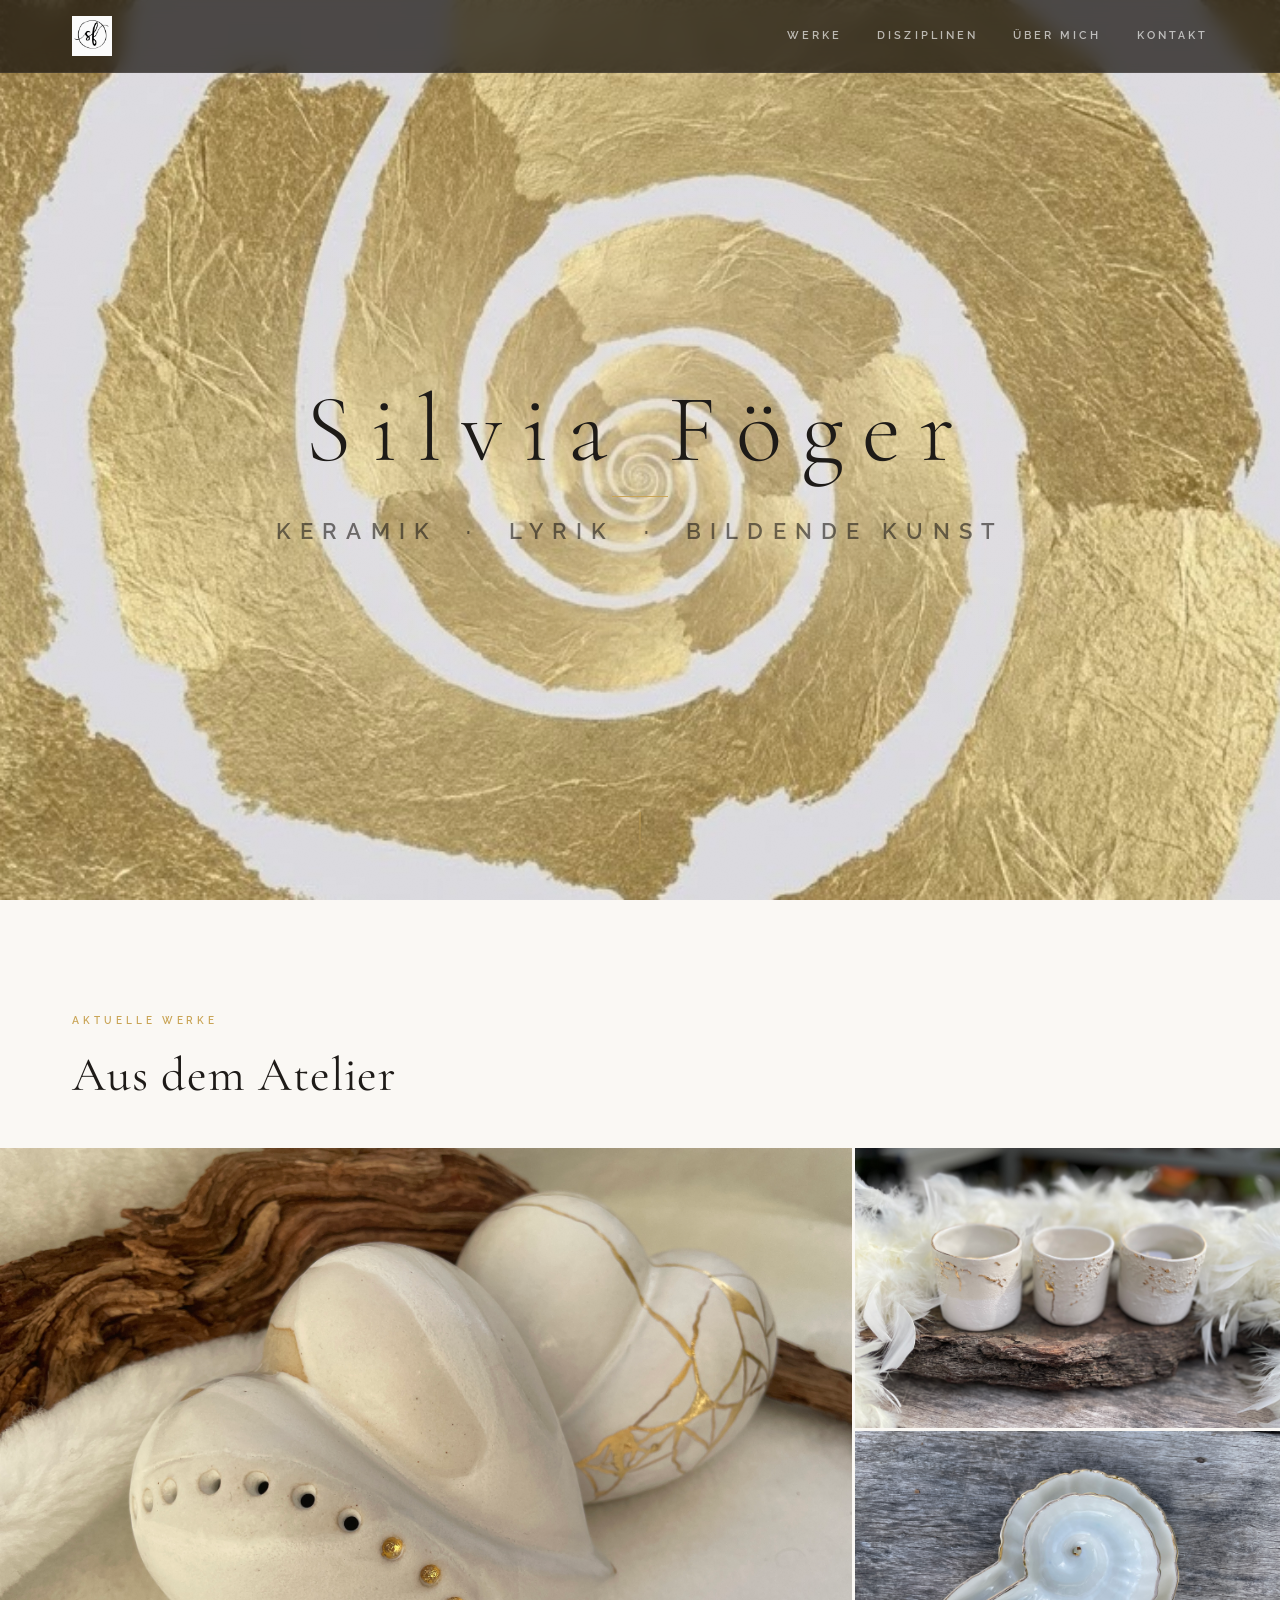
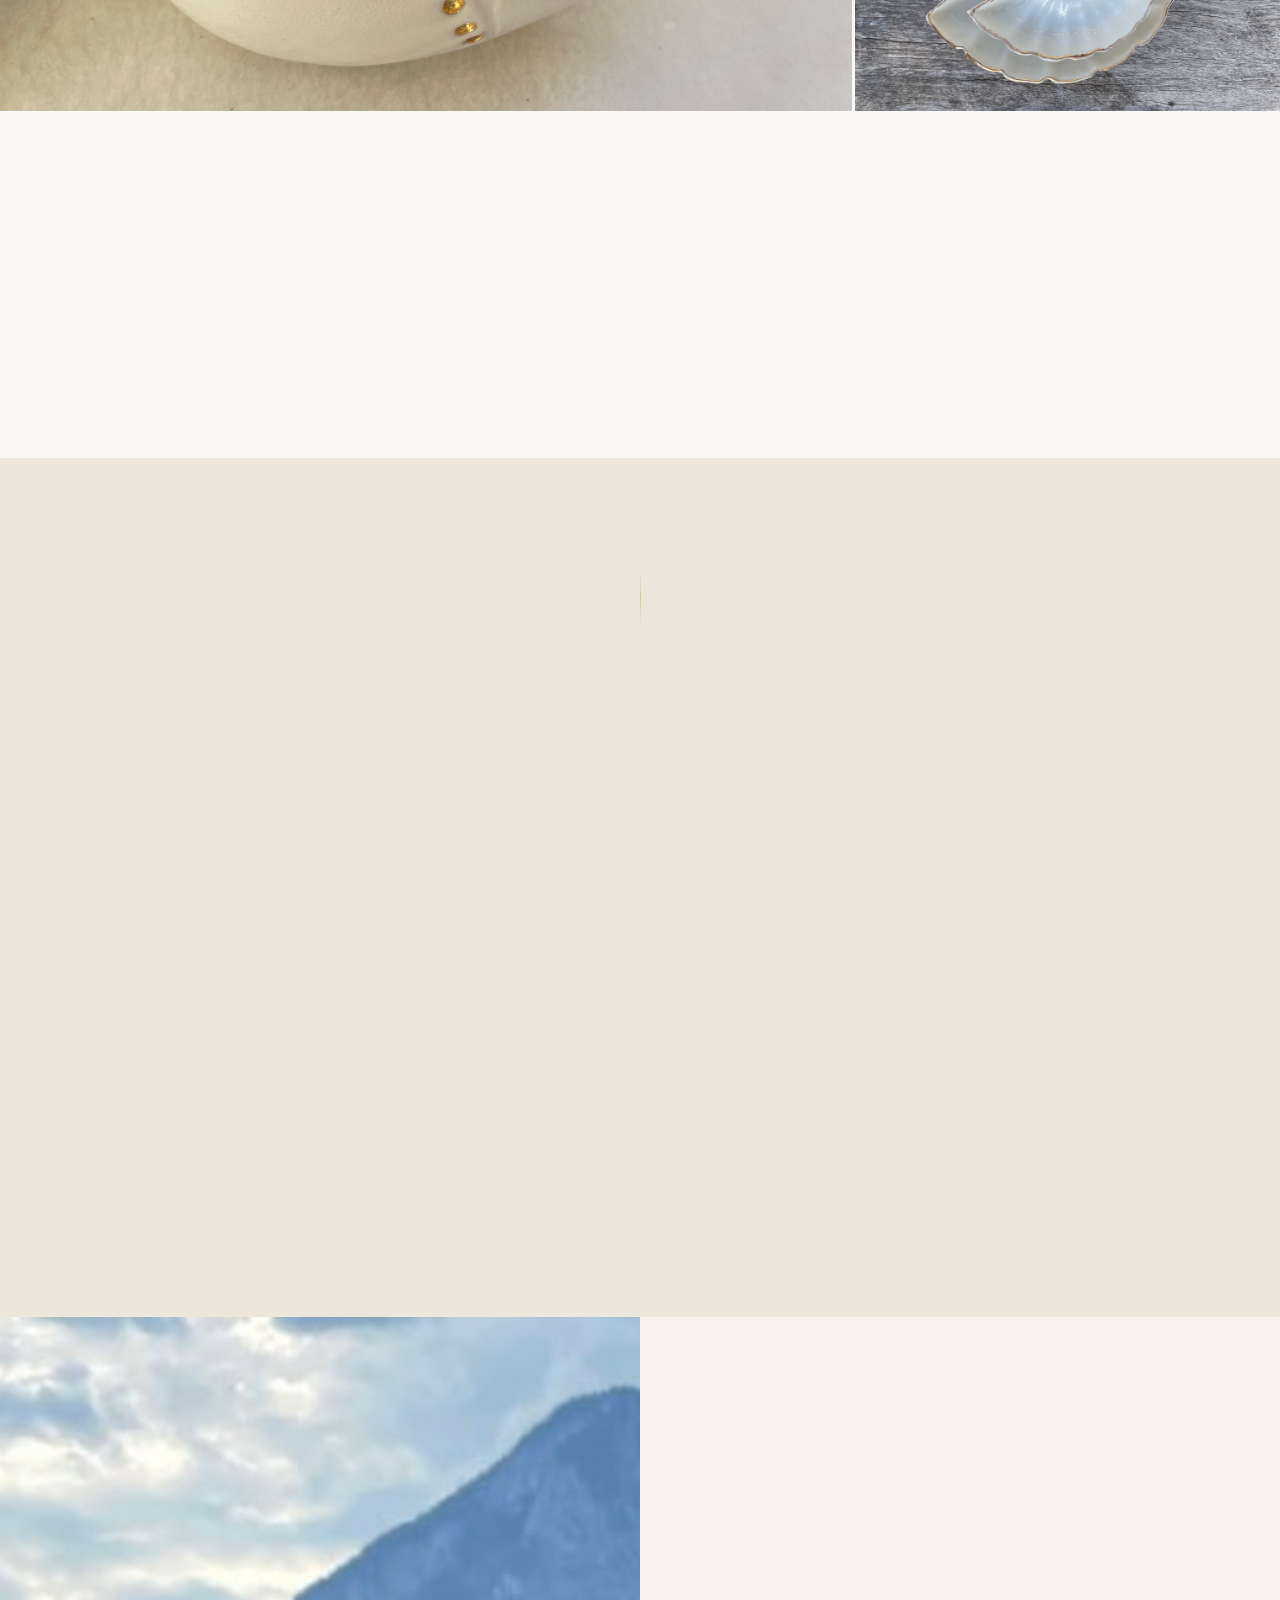
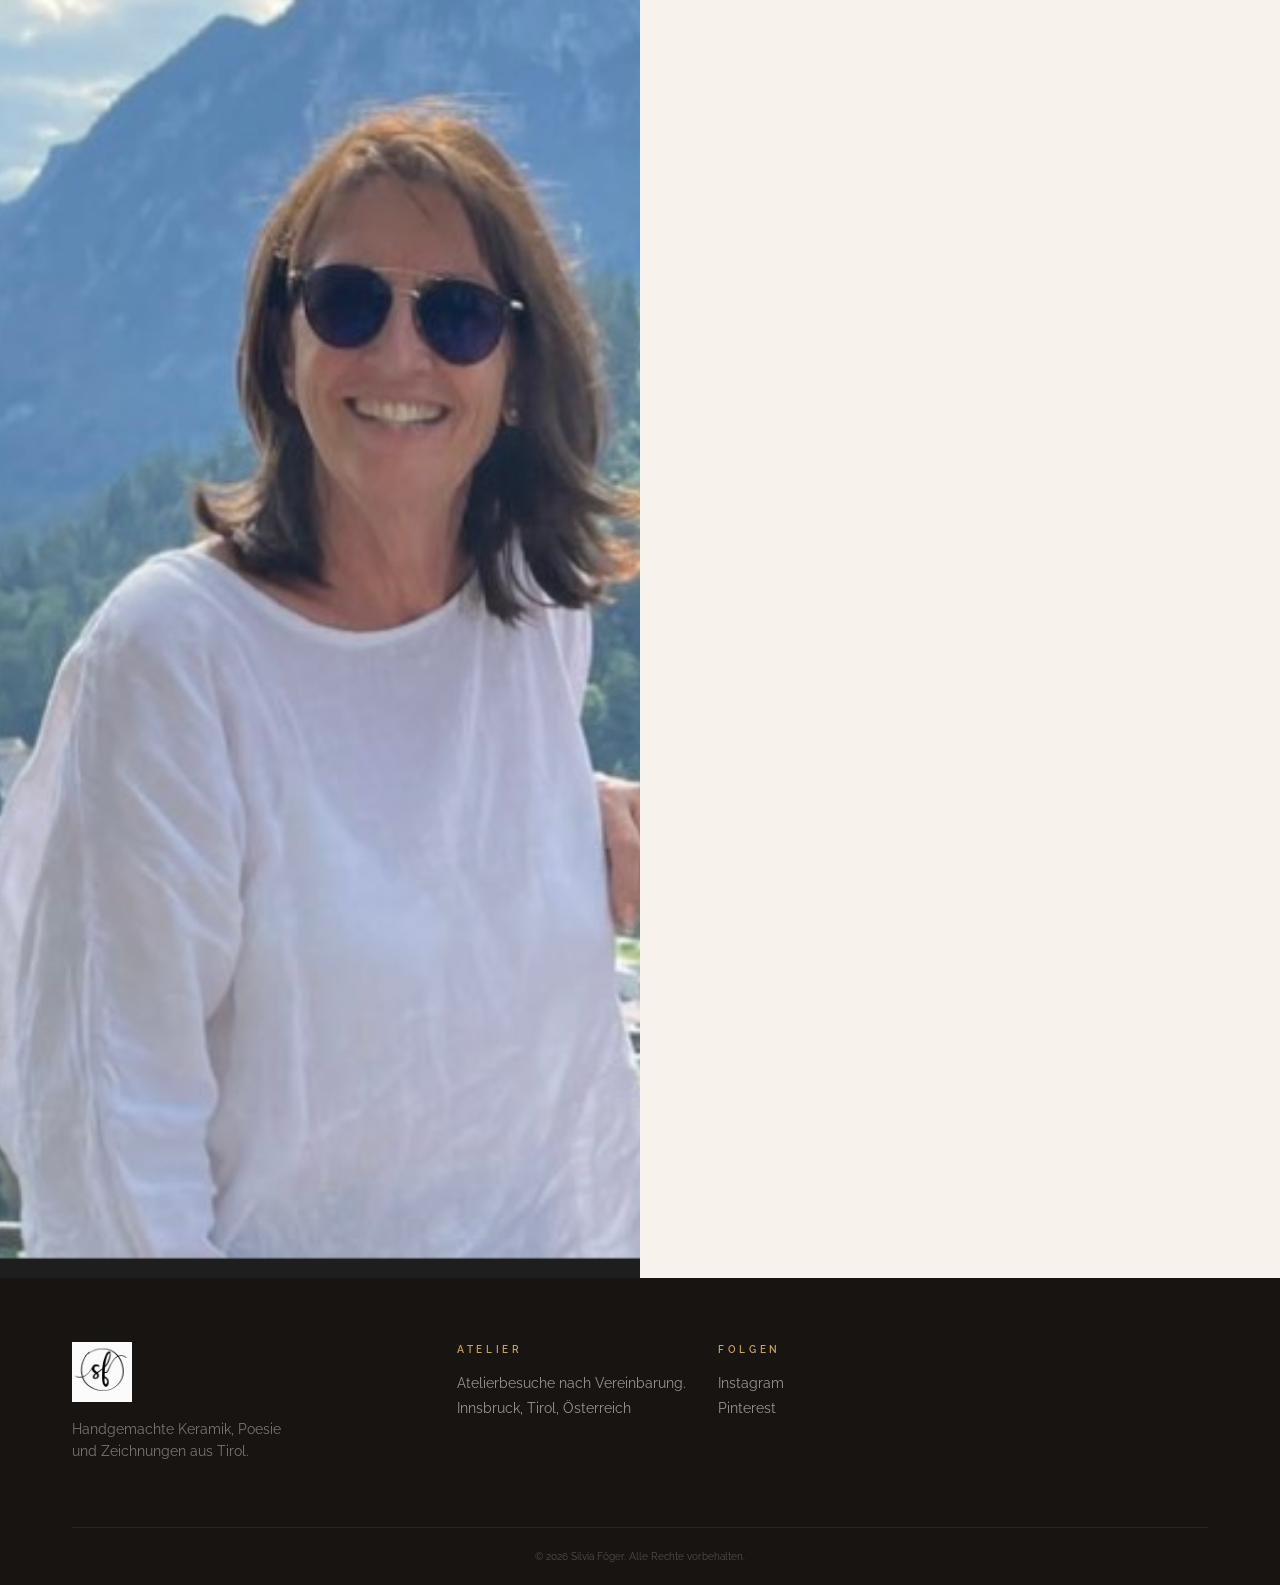
==== commit 960f99a8: "fix(design): remove logo glow, remove contact details from footer Co-Authored-By: Claude Sonnet 4.6 " ====
--- a/index.html
+++ b/index.html
@@ -202,12 +202,7 @@
               <p>Atelierbesuche nach Vereinbarung.</p>
               <p>Innsbruck, Tirol, Österreich</p>
             </div>
-            <div class="footer__col">
-              <h4>Kontakt</h4>
-              <a href="mailto:studio@silviafoeger.com">studio@silviafoeger.com</a>
-              <a href="tel:+436605551234">+43 660 555 1234</a>
-            </div>
-            <div class="footer__col">
+<div class="footer__col">
               <h4>Folgen</h4>
               <a href="https://instagram.com" target="_blank" rel="noreferrer noopener">Instagram</a>
               <a href="https://pinterest.com" target="_blank" rel="noreferrer noopener">Pinterest</a>
--- a/assets/css/style.css
+++ b/assets/css/style.css
@@ -111,12 +111,6 @@
 .brand__logo {
   height: 40px;
   width: auto;
-  filter: drop-shadow(0 0 6px var(--gold-glow));
-  transition: filter 0.3s ease;
-}
-
-.brand__logo:hover {
-  filter: drop-shadow(0 0 12px rgba(201, 164, 85, 0.55));
 }
 
 .nav-links {
@@ -589,7 +583,6 @@
 .footer__logo {
   height: 60px;
   width: auto;
-  filter: drop-shadow(0 0 10px rgba(201, 164, 85, 0.38));
 }
 
 .footer__tagline {
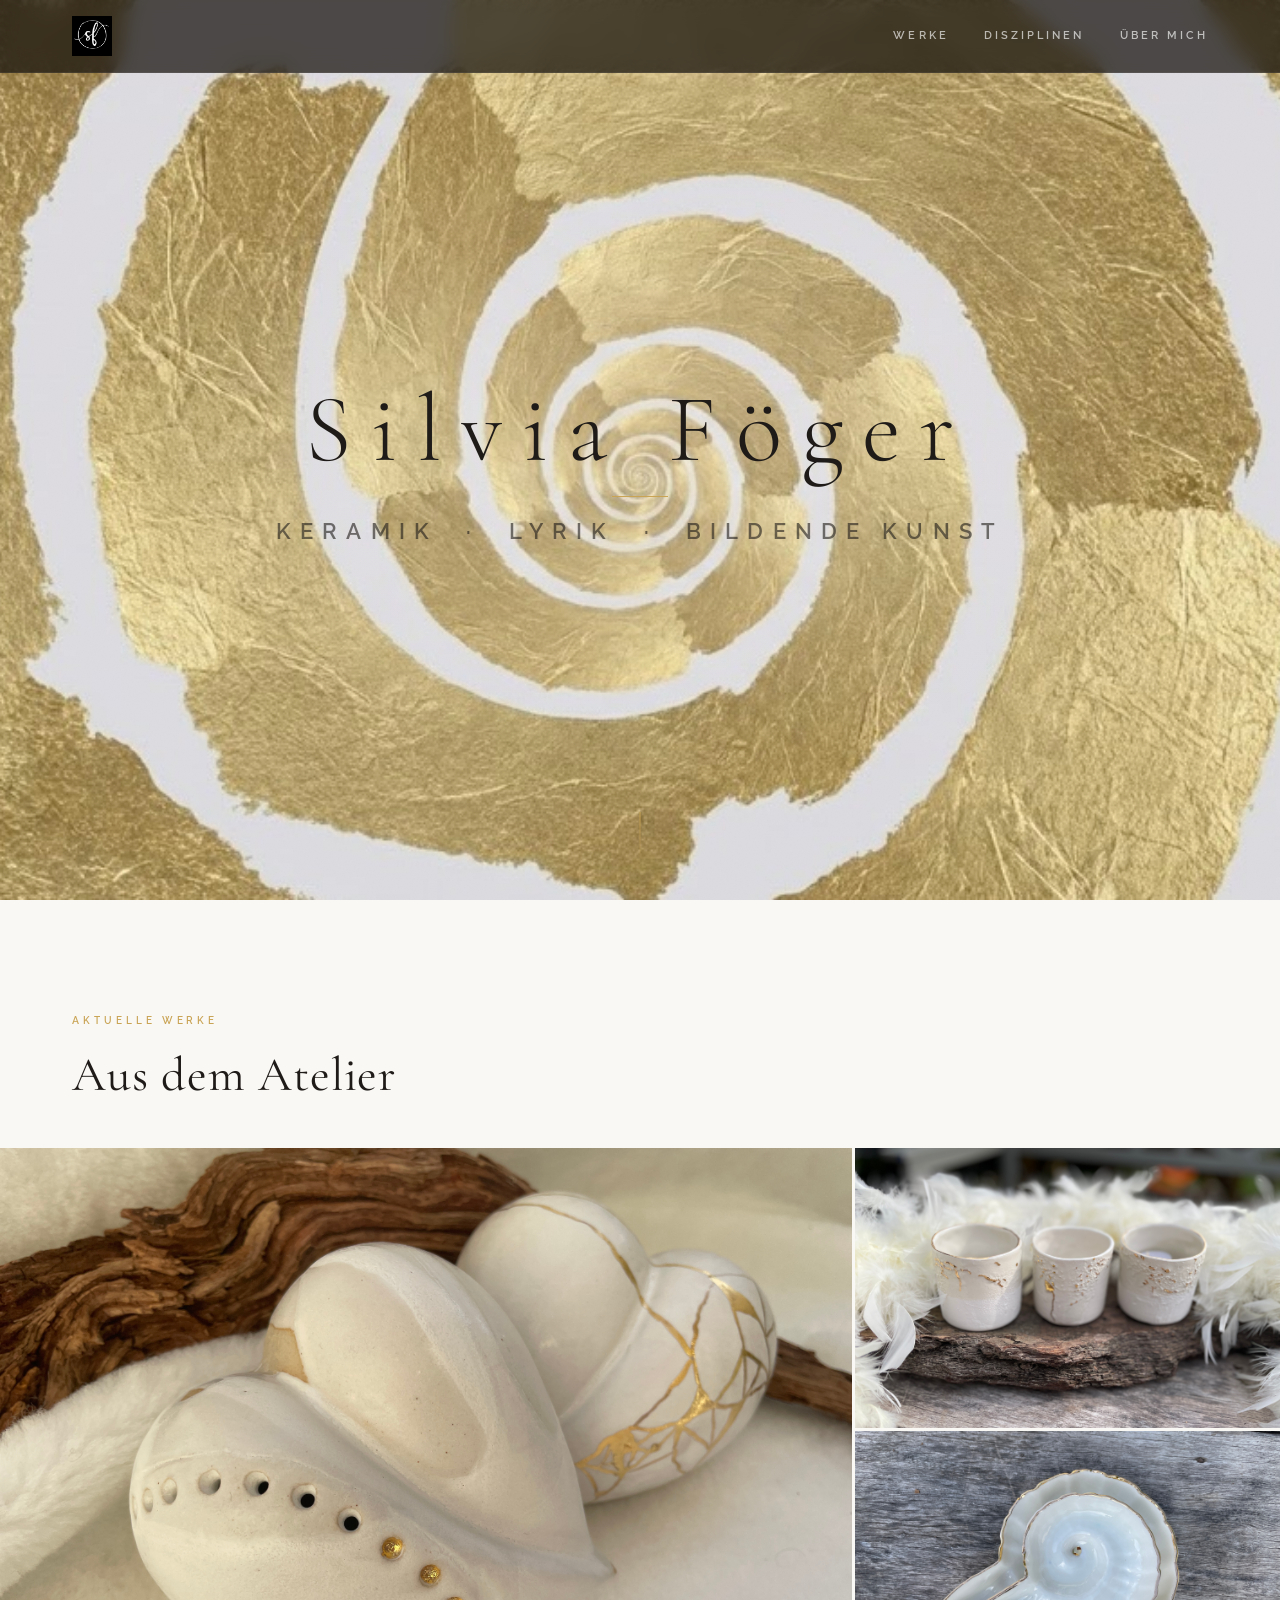
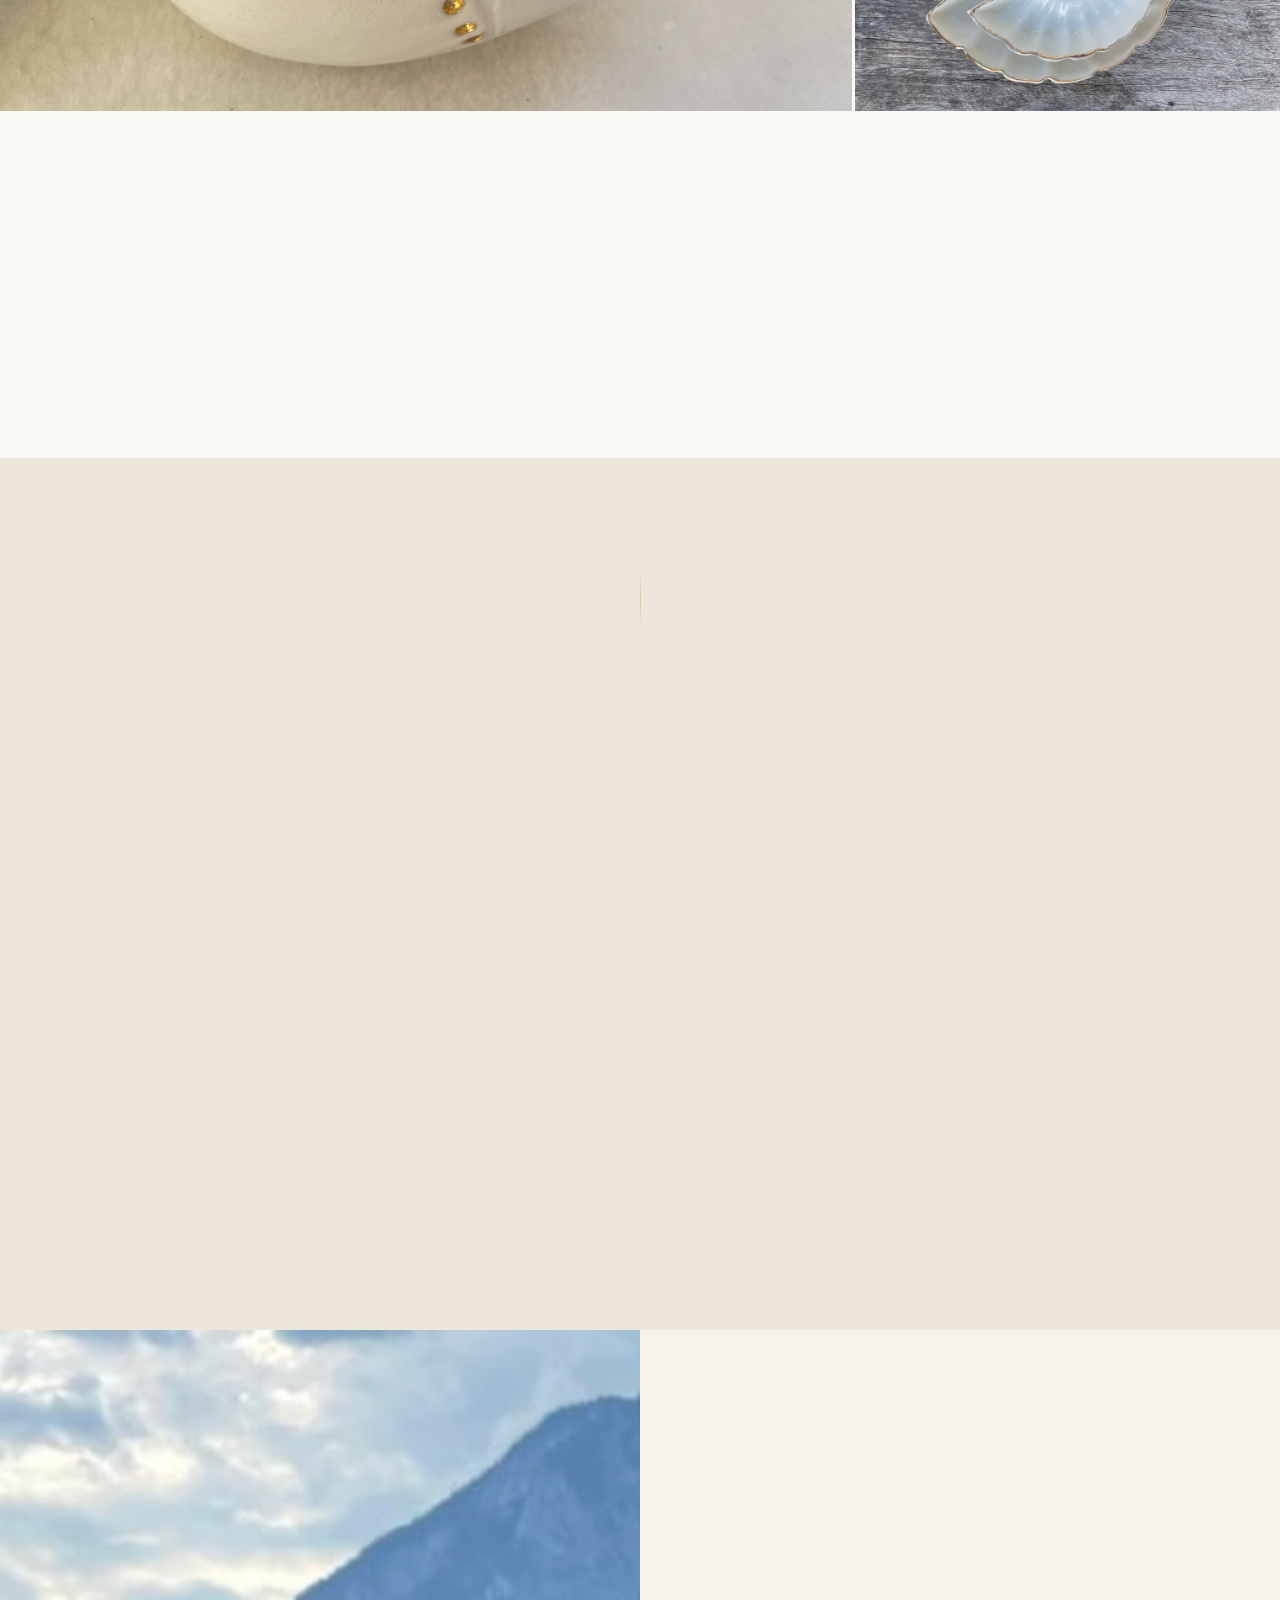
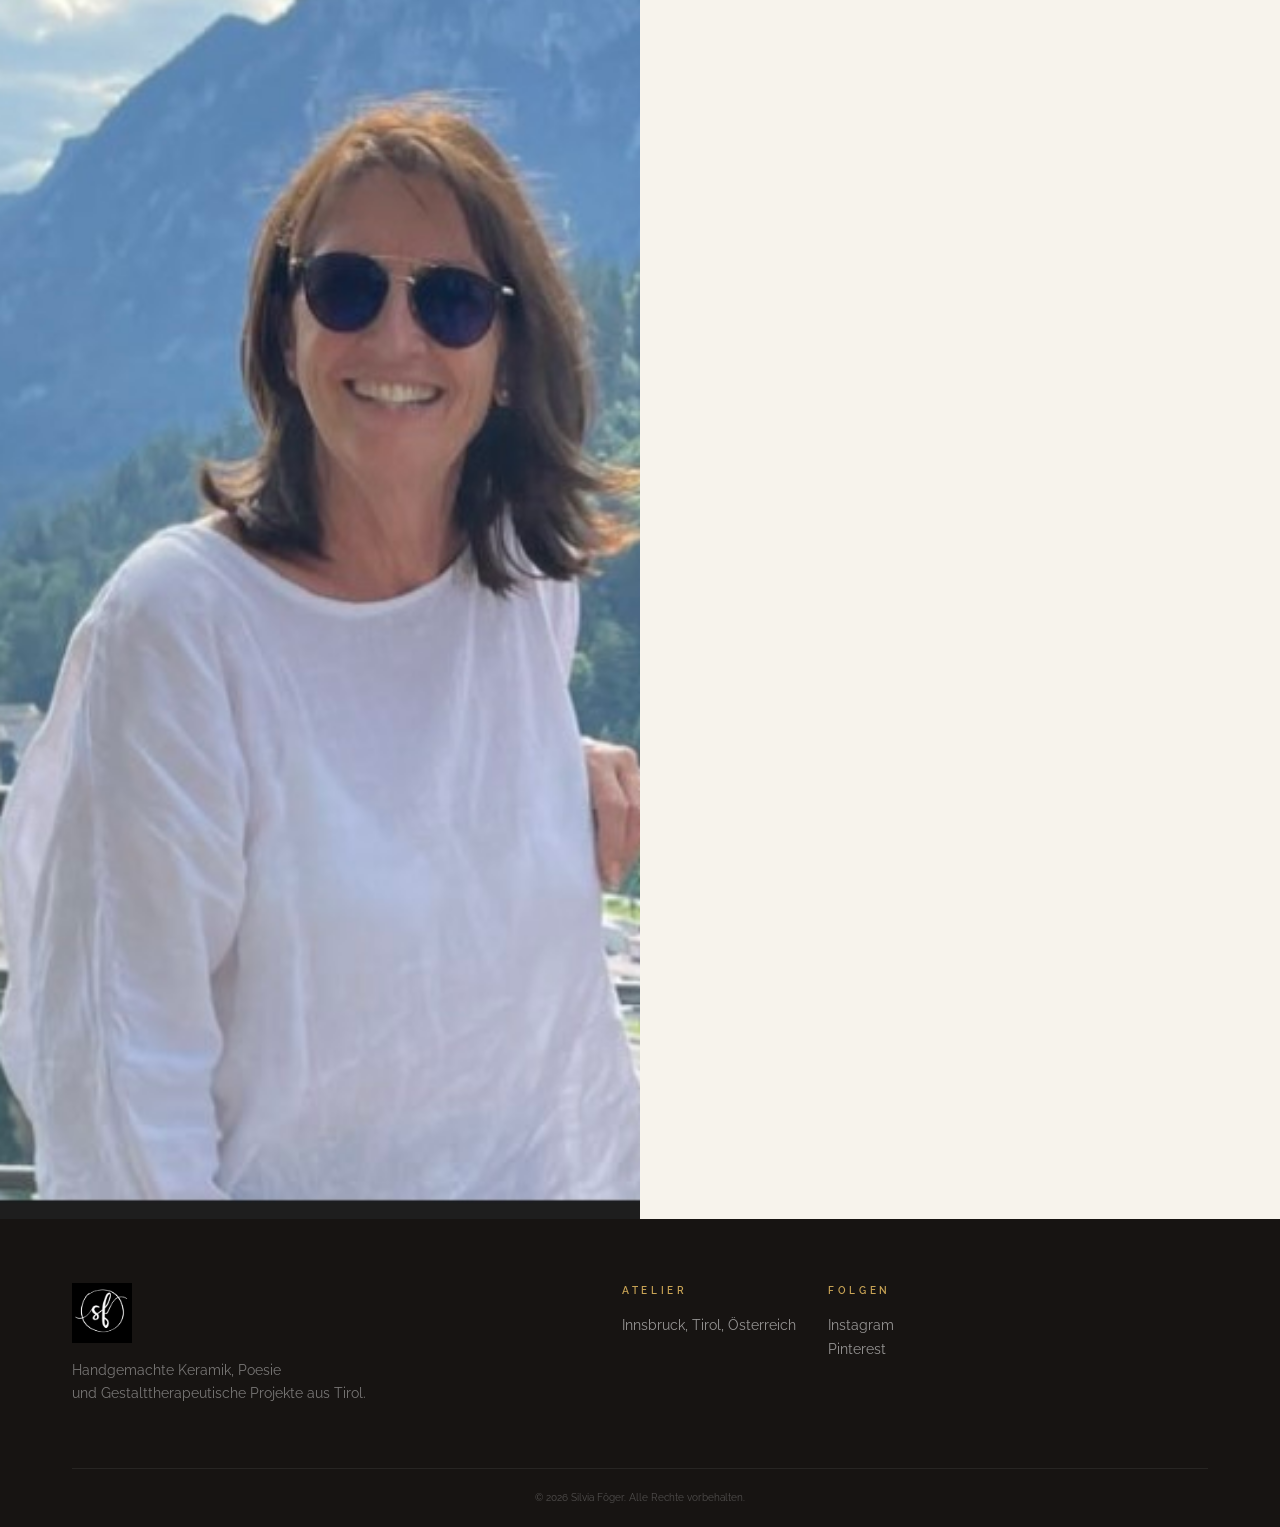
==== commit 6197d605: "feat(content): gestalttherapie page, restructure discipline images Rename zeichnung.html to gestaltt" ====
--- a/index.html
+++ b/index.html
@@ -5,7 +5,7 @@
     <meta name="viewport" content="width=device-width, initial-scale=1.0" />
     <meta
       name="description"
-      content="Silvia Föger — Keramikerin, Lyrikerin und bildende Künstlerin aus Tirol, Österreich. Handgeformte Gefäße, Poesie und Zeichnungen."
+      content="Silvia Föger — Keramikerin, Lyrikerin und bildende Künstlerin aus Tirol, Österreich. Handgeformte Gefäße, Poesie und gestalttherapeutische Projekte."
     />
     <title>Silvia Föger | Künstlerin</title>
     <link rel="preconnect" href="https://fonts.googleapis.com" />
@@ -15,7 +15,7 @@
       rel="stylesheet"
     />
     <link rel="icon" type="image/x-icon" href="assets/img/favicon.ico" />
-    <link rel="stylesheet" href="assets/css/style.css" />
+    <link rel="stylesheet" href="assets/css/style.css?v=1.0.0" />
   </head>
   <body>
 
@@ -33,7 +33,6 @@
             <a href="#works">Werke</a>
             <a href="#disciplines">Disziplinen</a>
             <a href="#about">Über mich</a>
-            <a href="#contact">Kontakt</a>
           </div>
         </nav>
       </div>
@@ -64,7 +63,7 @@
         <div class="works__grid">
           <article class="work-card reveal" style="--reveal-delay: 0.05s">
             <div class="work-card__img">
-              <img src="assets/img/IMG_0020.JPG" alt="Zwei weiße Keramikherzen mit Golddekoration auf weichem Untergrund." />
+              <img src="assets/img/toepferei/IMG_0020.JPG" alt="Zwei weiße Keramikherzen mit Golddekoration auf weichem Untergrund." />
             </div>
             <div class="work-card__info">
               <span class="work-card__cat">Keramik</span>
@@ -73,7 +72,7 @@
           </article>
           <article class="work-card reveal" style="--reveal-delay: 0.12s">
             <div class="work-card__img">
-              <img src="assets/img/IMG_2604.jpg" alt="Drei weiße Keramikbecher mit Goldkintsugi auf Treibholz, umgeben von Federn." />
+              <img src="assets/img/toepferei/IMG_2604.jpg" alt="Drei weiße Keramikbecher mit Goldkintsugi auf Treibholz, umgeben von Federn." />
             </div>
             <div class="work-card__info">
               <span class="work-card__cat">Steinzeug</span>
@@ -82,7 +81,7 @@
           </article>
           <article class="work-card reveal" style="--reveal-delay: 0.18s">
             <div class="work-card__img">
-              <img src="assets/img/IMG_2041.JPG" alt="Weiße Keramikschale in Spiralform mit Goldrand auf verwittertem Holz." />
+              <img src="assets/img/toepferei/IMG_2041.JPG" alt="Weiße Keramikschale in Spiralform mit Goldrand auf verwittertem Holz." />
             </div>
             <div class="work-card__info">
               <span class="work-card__cat">Spiralform</span>
@@ -91,7 +90,7 @@
           </article>
           <article class="work-card reveal" style="--reveal-delay: 0.24s">
             <div class="work-card__img">
-              <img src="assets/img/IMG_0130.JPG" alt="Herzförmige Keramikschale in Malve mit Goldrand und Ohrringen auf dunklem Holz." />
+              <img src="assets/img/toepferei/IMG_0130.JPG" alt="Herzförmige Keramikschale in Malve mit Goldrand und Ohrringen auf dunklem Holz." />
             </div>
             <div class="work-card__info">
               <span class="work-card__cat">Glasur</span>
@@ -100,7 +99,7 @@
           </article>
           <article class="work-card reveal" style="--reveal-delay: 0.15s">
             <div class="work-card__img">
-              <img src="assets/img/IMG_2034.JPG" alt="Rosafarbene Keramiktassen auf verwittertem Holz, von oben fotografiert." />
+              <img src="assets/img/toepferei/IMG_2034.JPG" alt="Rosafarbene Keramiktassen auf verwittertem Holz, von oben fotografiert." />
             </div>
             <div class="work-card__info">
               <span class="work-card__cat">Töpferei</span>
@@ -109,7 +108,7 @@
           </article>
           <article class="work-card reveal" style="--reveal-delay: 0.28s">
             <div class="work-card__img">
-              <img src="assets/img/IMG_3060.JPG" alt="Roher Ton in Spiralform — Einblick in den Entstehungsprozess im Atelier." />
+              <img src="assets/img/toepferei/IMG_3060.JPG" alt="Roher Ton in Spiralform — Einblick in den Entstehungsprozess im Atelier." />
             </div>
             <div class="work-card__info">
               <span class="work-card__cat">Werkprozess</span>
@@ -135,7 +134,7 @@
                 </svg>
               </div>
               <h3>Töpferei &amp; Keramik</h3>
-              <p>Auf der Drehscheibe geformtes Steinzeug mit matten Glasuren. Inspiriert von Flusskieseln, regendurchtränktem Boden und dem sanften Schimmer des Morgenlichts.</p>
+              <p>Handgeformte Gefäße aus Steingut, Steinzeug und Porzellan mit matten Glasuren. Inspiriert von Flusskieseln, regendurchtränktem Boden und dem sanften Schimmer des Morgenlichts.</p>
               <a class="disc-card__link" href="toepferei.html">Mehr erfahren →</a>
             </article>
             <article class="disc-card reveal" style="--reveal-delay: 0.18s">
@@ -158,9 +157,9 @@
                   <line x1="26" y1="8" x2="32" y2="14"/>
                 </svg>
               </div>
-              <h3>Zeichnung &amp; Grafik</h3>
-              <p>Atmosphärische Linienbilder und Druckgrafiken, die Ritual, Wiederholung und die haptische Schönheit des Ateliers im Entstehen festhalten.</p>
-              <a class="disc-card__link" href="zeichnung.html">Mehr erfahren →</a>
+              <h3>Gestalttherapeutische Projekte</h3>
+              <p>Kreatives Arbeiten als Weg zu Ausdruck, Entlastung und innerer Klarheit — begleitete Prozesse zwischen Material, Gefühl und Gestaltung.</p>
+              <a class="disc-card__link" href="gestalttherapie.html">Mehr erfahren →</a>
             </article>
           </div>
         </div>
@@ -183,7 +182,6 @@
           <p>Mein Anspruch an Kunst ist einfach und gleichzeitig tief:</p>
           <p><em>Sie soll berühren.<br />Sie soll ehrlich sein.<br />Sie soll ein Gefühl hinterlassen, das bleibt.</em></p>
           <p>In meinen Ausstellungen lade ich Menschen ein, meiner Spur zu folgen – hinein in die Spiralen des Lebens, in die Sehnsucht des inneren Kindes, in das Gute, das sich immer wieder finden lässt, selbst wenn der Lebensfluss einmal reißend wird.</p>
-          <a class="btn-outline" href="#contact">Kontakt aufnehmen</a>
         </div>
       </section>
 
@@ -194,15 +192,14 @@
         <div class="footer__inner">
           <div class="footer__brand">
             <img class="footer__logo" src="assets/img/logo.png" alt="Silvia Föger Spirale Logo" />
-            <p class="footer__tagline">Handgemachte Keramik, Poesie<br />und Zeichnungen aus Tirol.</p>
+            <p class="footer__tagline">Handgemachte Keramik, Poesie<br />und Gestalttherapeutische Projekte aus Tirol.</p>
           </div>
           <div class="footer__cols">
             <div class="footer__col">
               <h4>Atelier</h4>
-              <p>Atelierbesuche nach Vereinbarung.</p>
               <p>Innsbruck, Tirol, Österreich</p>
             </div>
-<div class="footer__col">
+            <div class="footer__col">
               <h4>Folgen</h4>
               <a href="https://instagram.com" target="_blank" rel="noreferrer noopener">Instagram</a>
               <a href="https://pinterest.com" target="_blank" rel="noreferrer noopener">Pinterest</a>
@@ -215,6 +212,6 @@
       </div>
     </footer>
 
-    <script src="assets/js/main.js"></script>
+    <script src="assets/js/main.js?v=1.0.0"></script>
   </body>
 </html>
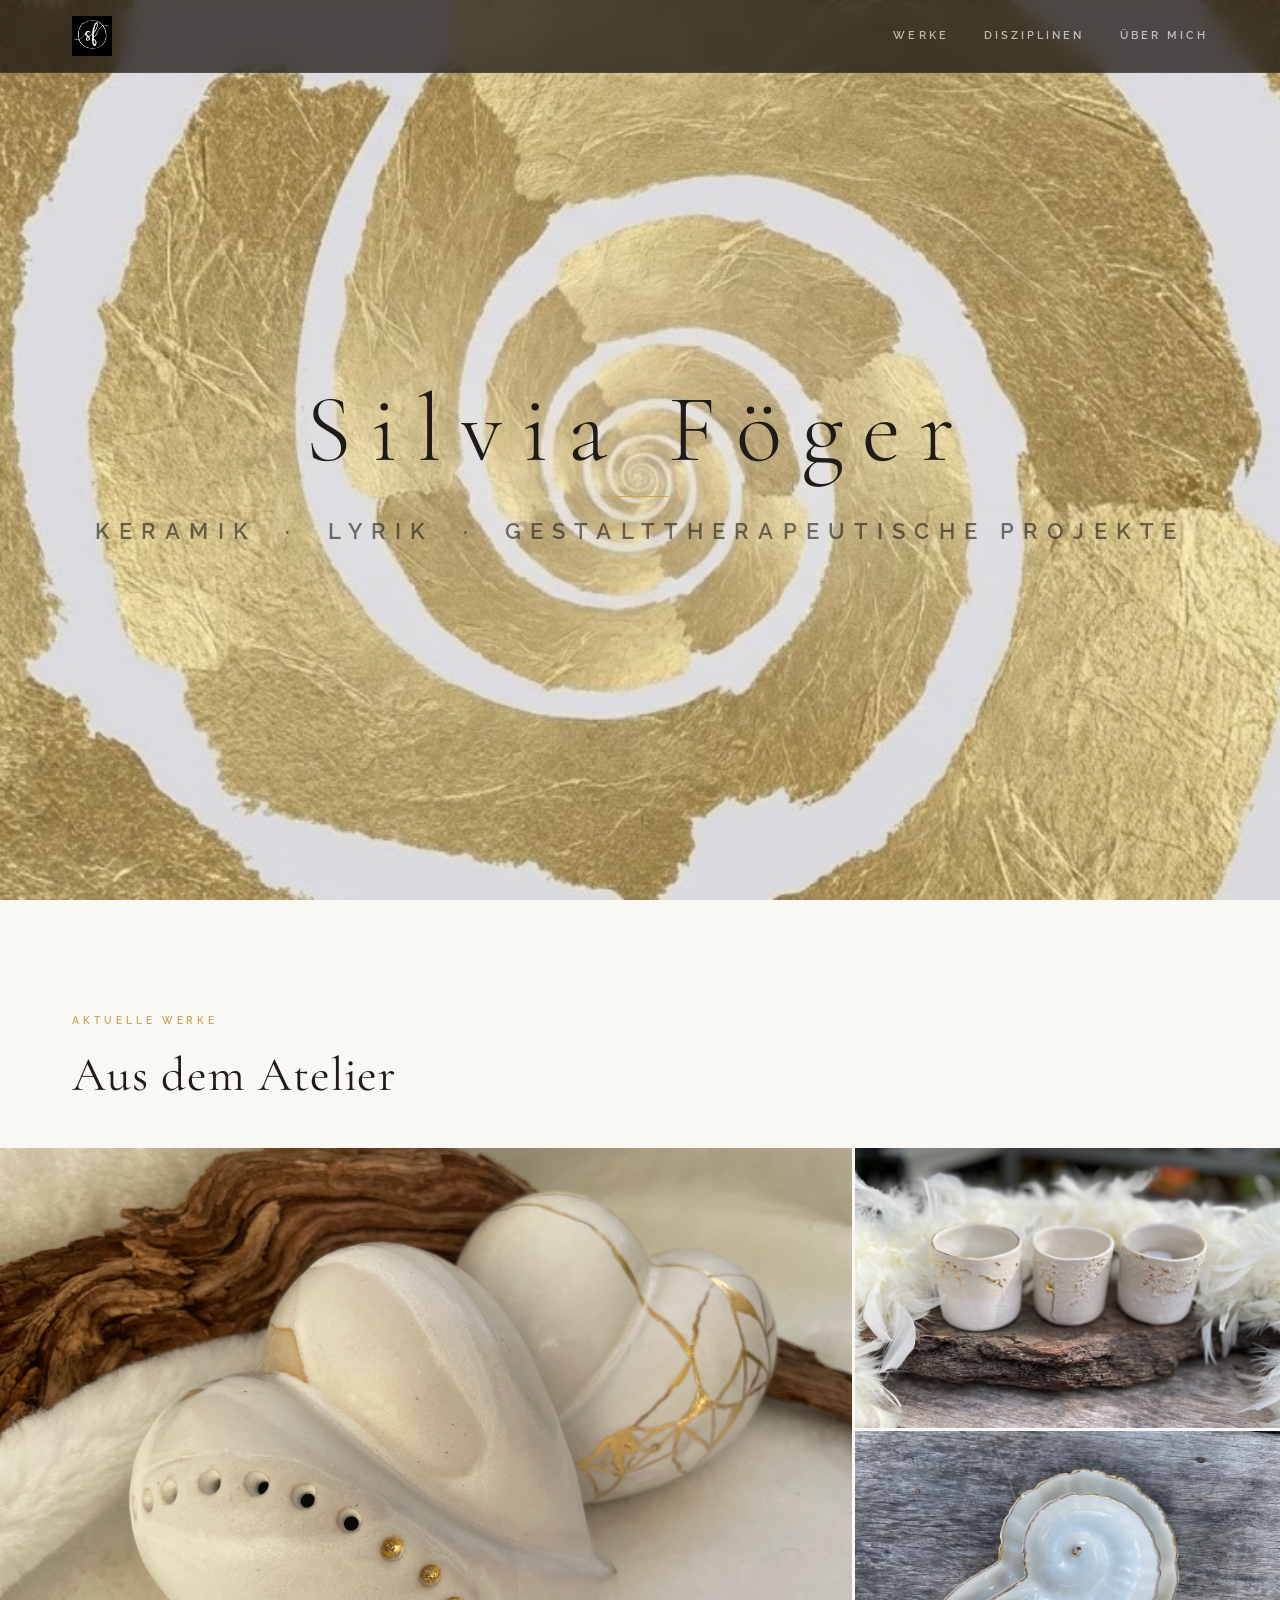
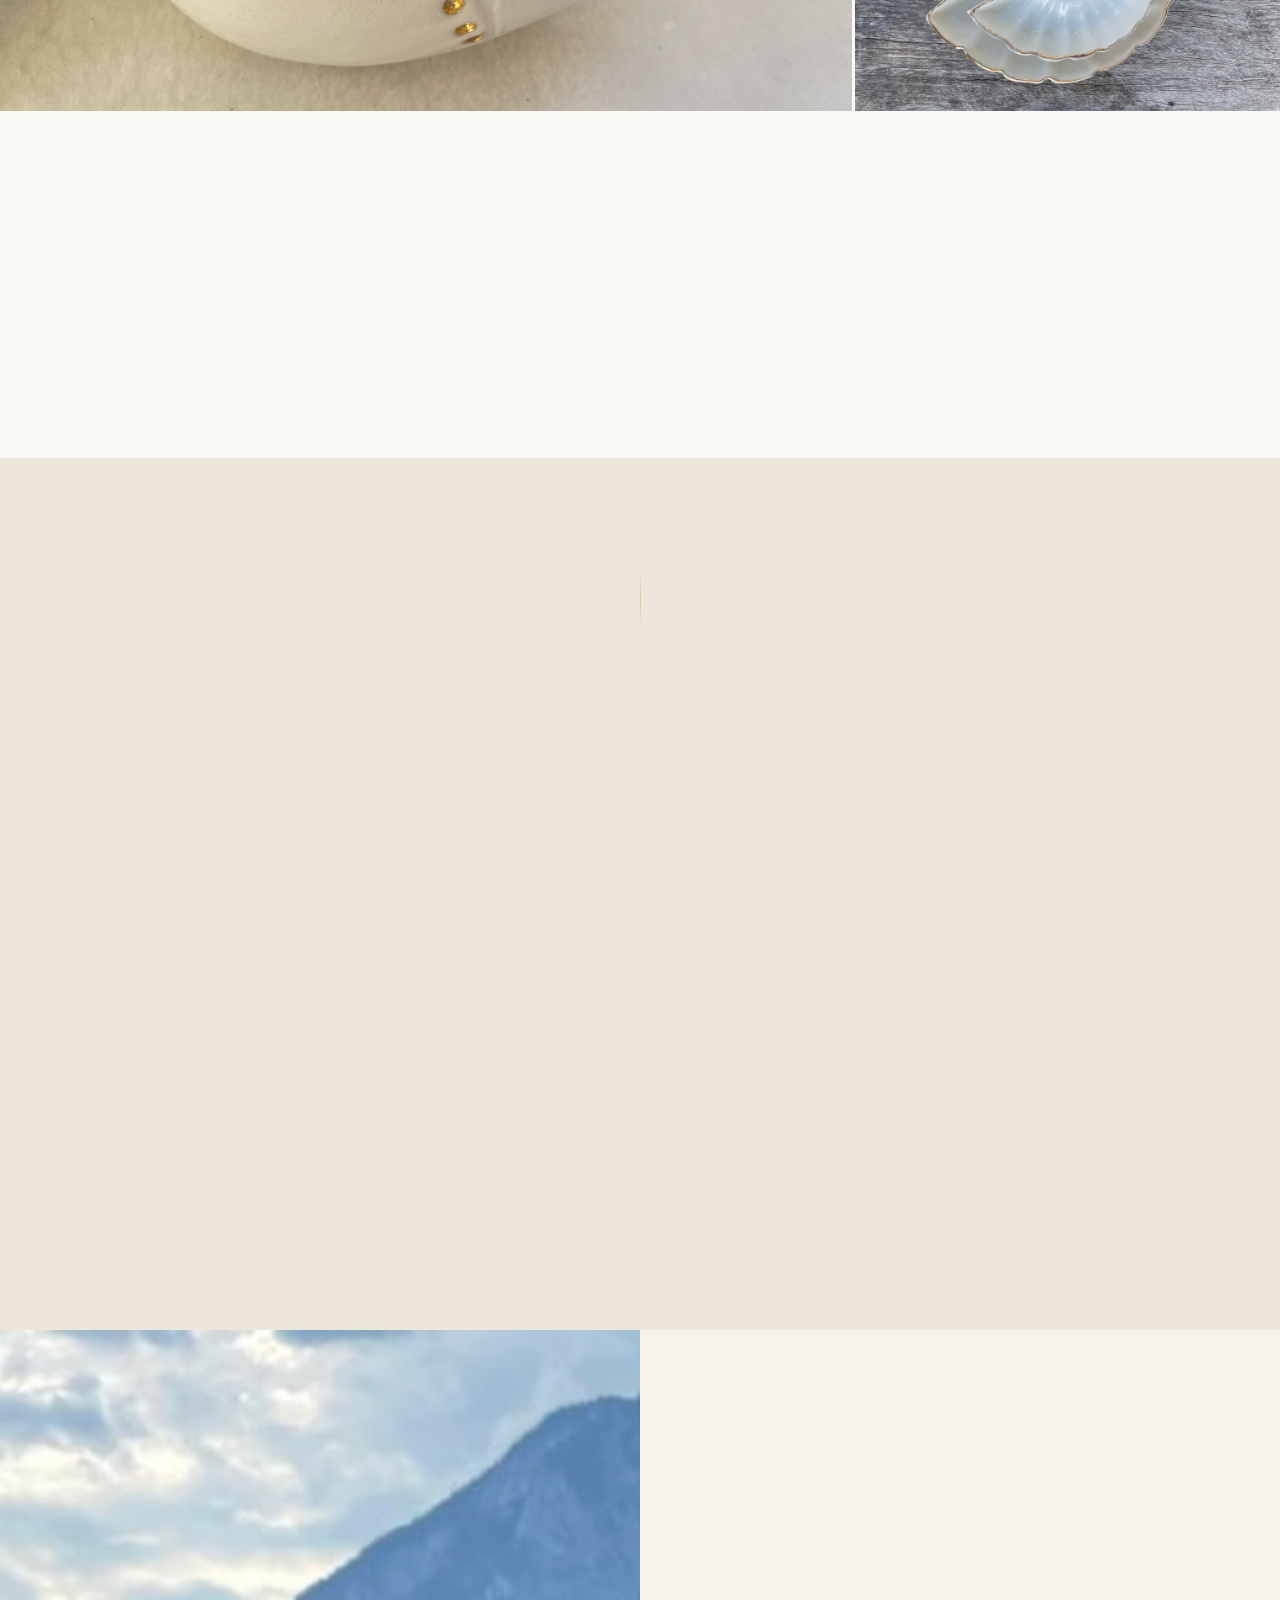
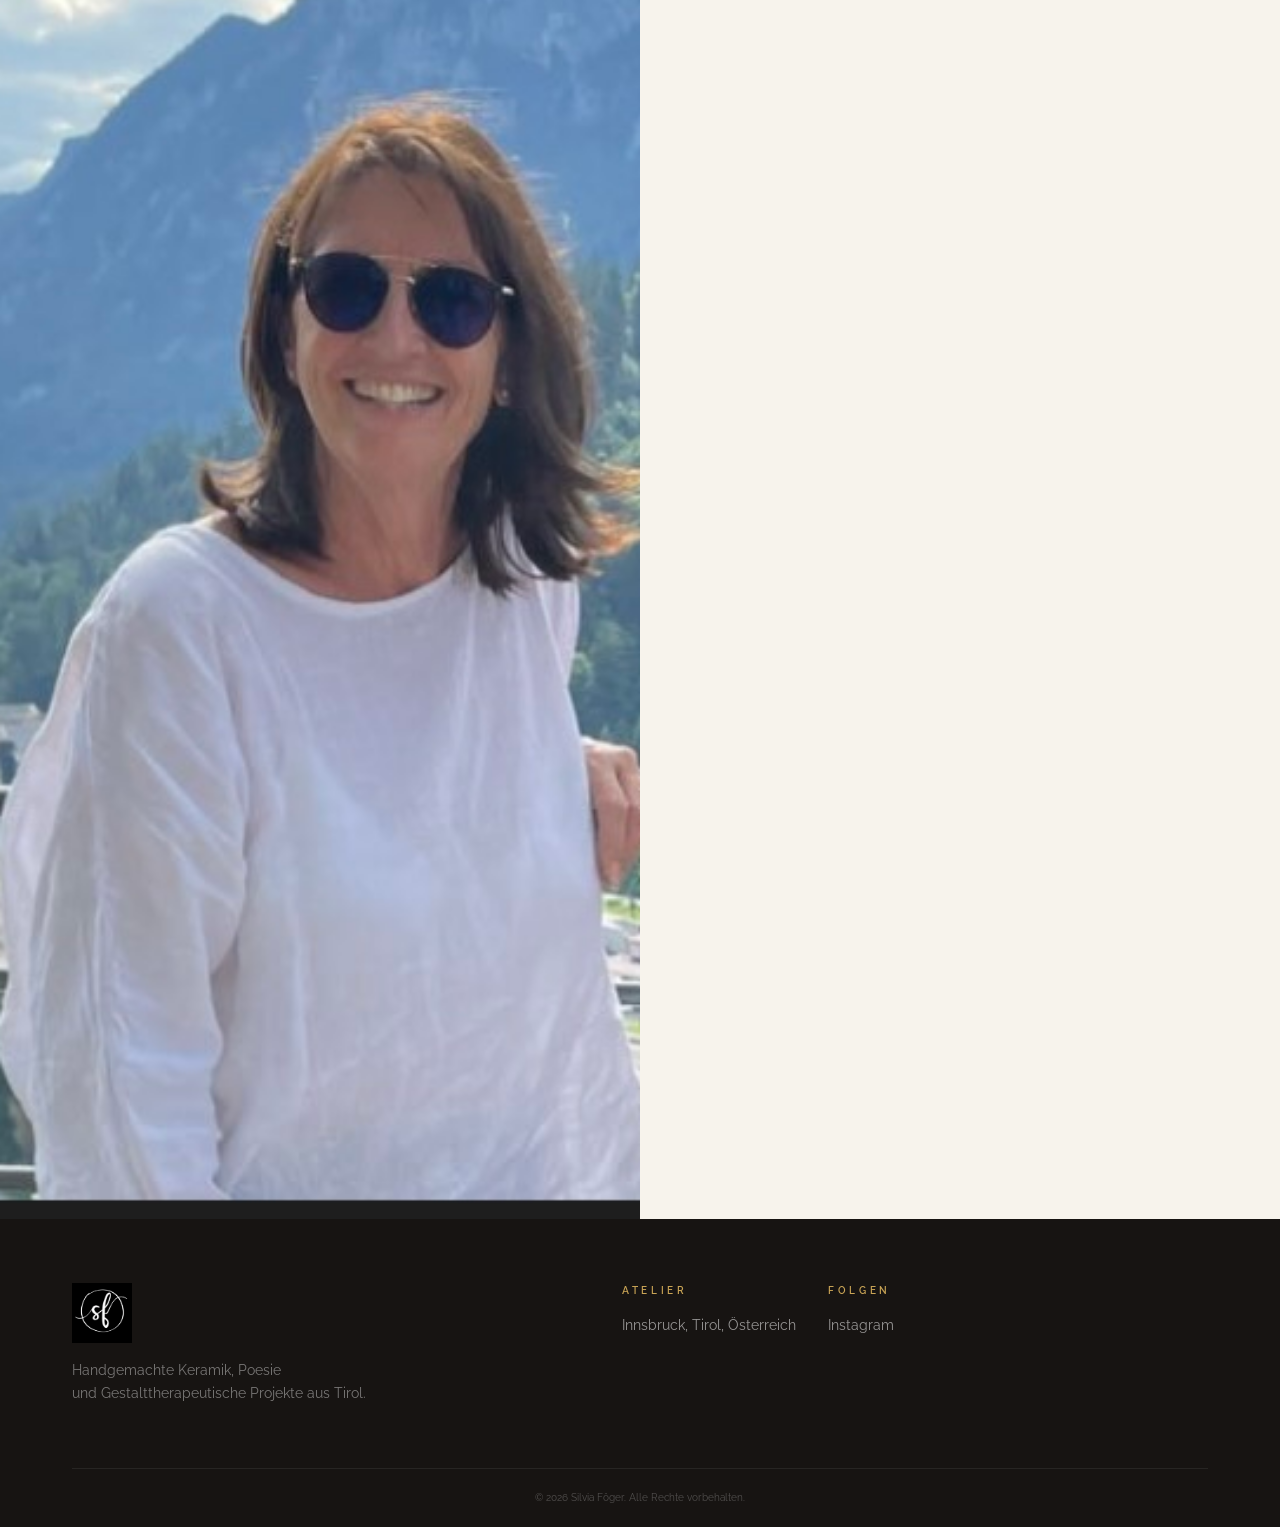
==== commit c6b42a8e: "fix(content): update tagline, socials, and German copy - hero tagline and meta now name Gestaltthera" ====
--- a/index.html
+++ b/index.html
@@ -5,7 +5,7 @@
     <meta name="viewport" content="width=device-width, initial-scale=1.0" />
     <meta
       name="description"
-      content="Silvia Föger — Keramikerin, Lyrikerin und bildende Künstlerin aus Tirol, Österreich. Handgeformte Gefäße, Poesie und gestalttherapeutische Projekte."
+      content="Silvia Föger aus Tirol, Österreich — Keramik, Lyrik und gestalttherapeutische Projekte. Handgeformte Gefäße, Poesie und kreative Begleitung."
     />
     <title>Silvia Föger | Künstlerin</title>
     <link rel="preconnect" href="https://fonts.googleapis.com" />
@@ -15,7 +15,7 @@
       rel="stylesheet"
     />
     <link rel="icon" type="image/x-icon" href="assets/img/favicon.ico" />
-    <link rel="stylesheet" href="assets/css/style.css?v=1.0.0" />
+    <link rel="stylesheet" href="assets/css/style.css?v=1.1.0" />
   </head>
   <body>
 
@@ -45,7 +45,7 @@
           <div class="hero__text">
             <h1 class="hero__name">Silvia Föger</h1>
             <div class="hero__rule" aria-hidden="true"></div>
-            <p class="hero__tagline">Keramik &nbsp;·&nbsp; Lyrik &nbsp;·&nbsp; Bildende Kunst</p>
+            <p class="hero__tagline">Keramik &nbsp;·&nbsp; Lyrik &nbsp;·&nbsp; Gestalttherapeutische Projekte</p>
           </div>
         </div>
         <a class="hero__scroll" href="#works" aria-label="Zu den Werken scrollen">
@@ -178,7 +178,7 @@
           <p>Der Ton ist mein wichtigstes Medium. Er ist ehrlich, meditativ, kraftvoll – ein Material, das meine Emotionen aufnimmt und ihnen Gestalt schenkt. In seiner Formbarkeit finde ich Ruhe, Klarheit und einen Ausdruck, der tiefer reicht als Worte. Ergänzt durch Farbe und Schreiben entsteht ein Zusammenspiel kreativer Medien, das meine ganz persönliche Handschrift ausmacht.</p>
           <p>Die Spirale begleitet mich als zentrales Symbol. Sie steht für Anfang und Ende, für Wandel und Heimkommen, für die Wege des Lebens, die sich winden und doch immer weiterführen. Sie taucht in meinen Arbeiten ebenso auf wie in meinem eigenen Lebensweg.</p>
           <p>Meine Wurzeln liegen in der Pädagogik und im kreativen Begleiten von Menschen. Als Elementarpädagogin, Kreativtrainerin und Mal- und Gestaltungstherapeutin habe ich gelernt, wie heilsam kreatives Tun sein kann – als Ausdruck, als Entlastung, als Überlebensstrategie. Diese Erfahrung fließt in meine Kunst ein und prägt meine Haltung.</p>
-          <p>Heute widme ich mich in meinem neuen Lebensabschnitt – meinem „Ton-Lebensabschnitt" – voller Hingabe dem Formgeben und dem Schreiben. Familie ist dabei mein Anker und meine Inspiration: ein Ort der Liebe, aus dem ich Kraft schöpfe und zu dem ich immer wieder zurückkehre.</p>
+          <p>Heute widme ich mich in meinem neuen Lebensabschnitt – meinem „Ton-Lebensabschnitt“ – voller Hingabe dem Formgeben und dem Schreiben. Familie ist dabei mein Anker und meine Inspiration: ein Ort der Liebe, aus dem ich Kraft schöpfe und zu dem ich immer wieder zurückkehre.</p>
           <p>Mein Anspruch an Kunst ist einfach und gleichzeitig tief:</p>
           <p><em>Sie soll berühren.<br />Sie soll ehrlich sein.<br />Sie soll ein Gefühl hinterlassen, das bleibt.</em></p>
           <p>In meinen Ausstellungen lade ich Menschen ein, meiner Spur zu folgen – hinein in die Spiralen des Lebens, in die Sehnsucht des inneren Kindes, in das Gute, das sich immer wieder finden lässt, selbst wenn der Lebensfluss einmal reißend wird.</p>
@@ -201,8 +201,7 @@
             </div>
             <div class="footer__col">
               <h4>Folgen</h4>
-              <a href="https://instagram.com" target="_blank" rel="noreferrer noopener">Instagram</a>
-              <a href="https://pinterest.com" target="_blank" rel="noreferrer noopener">Pinterest</a>
+              <a href="https://www.instagram.com/silvia_foeger_keramik?igsh=aW5pYjJmMjdiNjA=" target="_blank" rel="noreferrer noopener">Instagram</a>
             </div>
           </div>
         </div>
@@ -212,6 +211,6 @@
       </div>
     </footer>
 
-    <script src="assets/js/main.js?v=1.0.0"></script>
+    <script src="assets/js/main.js?v=1.1.0"></script>
   </body>
 </html>
--- a/assets/css/style.css
+++ b/assets/css/style.css
@@ -399,19 +399,19 @@
 
 /* Editorial grid placement — desktop (3 cols) */
 @media (min-width: 901px) {
-  .work-card:nth-child(1) { grid-column: 1 / 3; grid-row: 1 / 3; }
-  .work-card:nth-child(2) { grid-column: 3; grid-row: 1; }
-  .work-card:nth-child(3) { grid-column: 3; grid-row: 2; }
-  .work-card:nth-child(4) { grid-column: 1; grid-row: 3; }
-  .work-card:nth-child(5) { grid-column: 2; grid-row: 3; }
-  .work-card:nth-child(6) { grid-column: 3; grid-row: 3; }
+  .works__grid .work-card:nth-child(1) { grid-column: 1 / 3; grid-row: 1 / 3; }
+  .works__grid .work-card:nth-child(2) { grid-column: 3; grid-row: 1; }
+  .works__grid .work-card:nth-child(3) { grid-column: 3; grid-row: 2; }
+  .works__grid .work-card:nth-child(4) { grid-column: 1; grid-row: 3; }
+  .works__grid .work-card:nth-child(5) { grid-column: 2; grid-row: 3; }
+  .works__grid .work-card:nth-child(6) { grid-column: 3; grid-row: 3; }
 }
 
 /* Per-image framing: align subjects within each card */
-.work-card:nth-child(1) .work-card__img img { object-position: center 38%; }  /* hearts: both in view */
-.work-card:nth-child(3) .work-card__img img { object-position: center 28%; }  /* nautilus: shell + gold rim */
-.work-card:nth-child(4) .work-card__img img { object-position: center 40%; }  /* mauve dish: earrings visible */
-.work-card:nth-child(6) .work-card__img img { object-position: center 52%; }  /* clay spiral: form centred */
+.works__grid .work-card:nth-child(1) .work-card__img img { object-position: center 38%; }  /* hearts: both in view */
+.works__grid .work-card:nth-child(3) .work-card__img img { object-position: center 28%; }  /* nautilus: shell + gold rim */
+.works__grid .work-card:nth-child(4) .work-card__img img { object-position: center 40%; }  /* mauve dish: earrings visible */
+.works__grid .work-card:nth-child(6) .work-card__img img { object-position: center 52%; }  /* clay spiral: form centred */
 
 
 /* ── DISCIPLINES ── */
@@ -655,12 +655,12 @@
     grid-auto-rows: 220px;
   }
 
-  .work-card:nth-child(1) { grid-column: 1 / 3; grid-row: 1; }
-  .work-card:nth-child(2) { grid-column: 1; grid-row: 2; }
-  .work-card:nth-child(3) { grid-column: 2; grid-row: 2; }
-  .work-card:nth-child(4) { grid-column: 1; grid-row: 3; }
-  .work-card:nth-child(5) { grid-column: 2; grid-row: 3; }
-  .work-card:nth-child(6) { grid-column: 1 / 3; grid-row: 4; }
+  .works__grid .work-card:nth-child(1) { grid-column: 1 / 3; grid-row: 1; }
+  .works__grid .work-card:nth-child(2) { grid-column: 1; grid-row: 2; }
+  .works__grid .work-card:nth-child(3) { grid-column: 2; grid-row: 2; }
+  .works__grid .work-card:nth-child(4) { grid-column: 1; grid-row: 3; }
+  .works__grid .work-card:nth-child(5) { grid-column: 2; grid-row: 3; }
+  .works__grid .work-card:nth-child(6) { grid-column: 1 / 3; grid-row: 4; }
 
   .disciplines__grid {
     grid-template-columns: 1fr 1fr;
@@ -757,7 +757,7 @@
     grid-auto-rows: 240px;
   }
 
-  .work-card { grid-column: 1 !important; grid-row: auto !important; }
+  .works__grid .work-card { grid-column: 1; grid-row: auto; }
 
   /* Always show card info on touch devices */
   .work-card__info {
@@ -883,6 +883,12 @@
   grid-template-columns: 1fr 1fr;
   gap: var(--space-lg);
   align-items: center;
+}
+
+.page-intro__grid:has(> :only-child) {
+  grid-template-columns: 1fr;
+  max-width: 52rem;
+  margin: 0 auto;
 }
 
 .page-intro__text h2 {
@@ -1071,6 +1077,99 @@
   color: var(--ink);
 }
 
+.poem-nav {
+  position: sticky;
+  top: var(--header-h, 72px);
+  z-index: 60;
+  margin-top: var(--space-md);
+  background: rgba(250, 248, 244, 0.92);
+  backdrop-filter: blur(6px);
+  -webkit-backdrop-filter: blur(6px);
+  border-bottom: 1px solid rgba(201, 164, 85, 0.35);
+}
+
+.poem-nav__inner {
+  display: flex;
+  flex-wrap: wrap;
+  justify-content: center;
+  gap: 8px 28px;
+  padding: 12px 16px;
+}
+
+.poem-filter__btn {
+  background: none;
+  border: 0;
+  border-bottom: 1px solid transparent;
+  padding: 0 0 2px;
+  cursor: pointer;
+  font-family: var(--font-sans);
+  font-size: 10px;
+  font-weight: 600;
+  letter-spacing: 0.16em;
+  text-transform: uppercase;
+  color: rgba(30, 27, 24, 0.55);
+  transition: color 0.25s ease, border-color 0.25s ease;
+}
+
+.poem-filter__btn:hover {
+  color: var(--ink);
+}
+
+.poem-filter__btn.is-active {
+  color: var(--gold);
+  border-bottom-color: var(--gold);
+}
+
+.poem-tools {
+  max-width: 600px;
+  margin: var(--space-md) auto 0;
+}
+
+.poem-search {
+  max-width: 600px;
+  margin: 0 auto;
+}
+
+.poem-search__input {
+  width: 100%;
+  background: var(--warm-white);
+  border: 1px solid rgba(30, 27, 24, 0.12);
+  padding: 0.85rem 1.2rem;
+  font-family: var(--font-sans);
+  font-size: 0.9rem;
+  color: var(--ink);
+}
+
+.poem-search__input::placeholder {
+  color: var(--ink-soft);
+  opacity: 0.7;
+}
+
+.poem-search__input:focus {
+  outline: none;
+  border-color: var(--gold);
+}
+
+.poem-archive__count {
+  margin: 1rem 0 0;
+  text-align: center;
+  font-family: var(--font-sans);
+  font-size: 0.6rem;
+  font-weight: 600;
+  letter-spacing: 0.24em;
+  text-transform: uppercase;
+  color: var(--ink-soft);
+}
+
+.poem-archive__empty {
+  margin: var(--space-md) 0 0;
+  text-align: center;
+  font-family: var(--font-serif);
+  font-style: italic;
+  font-size: 1.05rem;
+  color: var(--ink-soft);
+}
+
 .poems-list {
   display: flex;
   flex-direction: column;
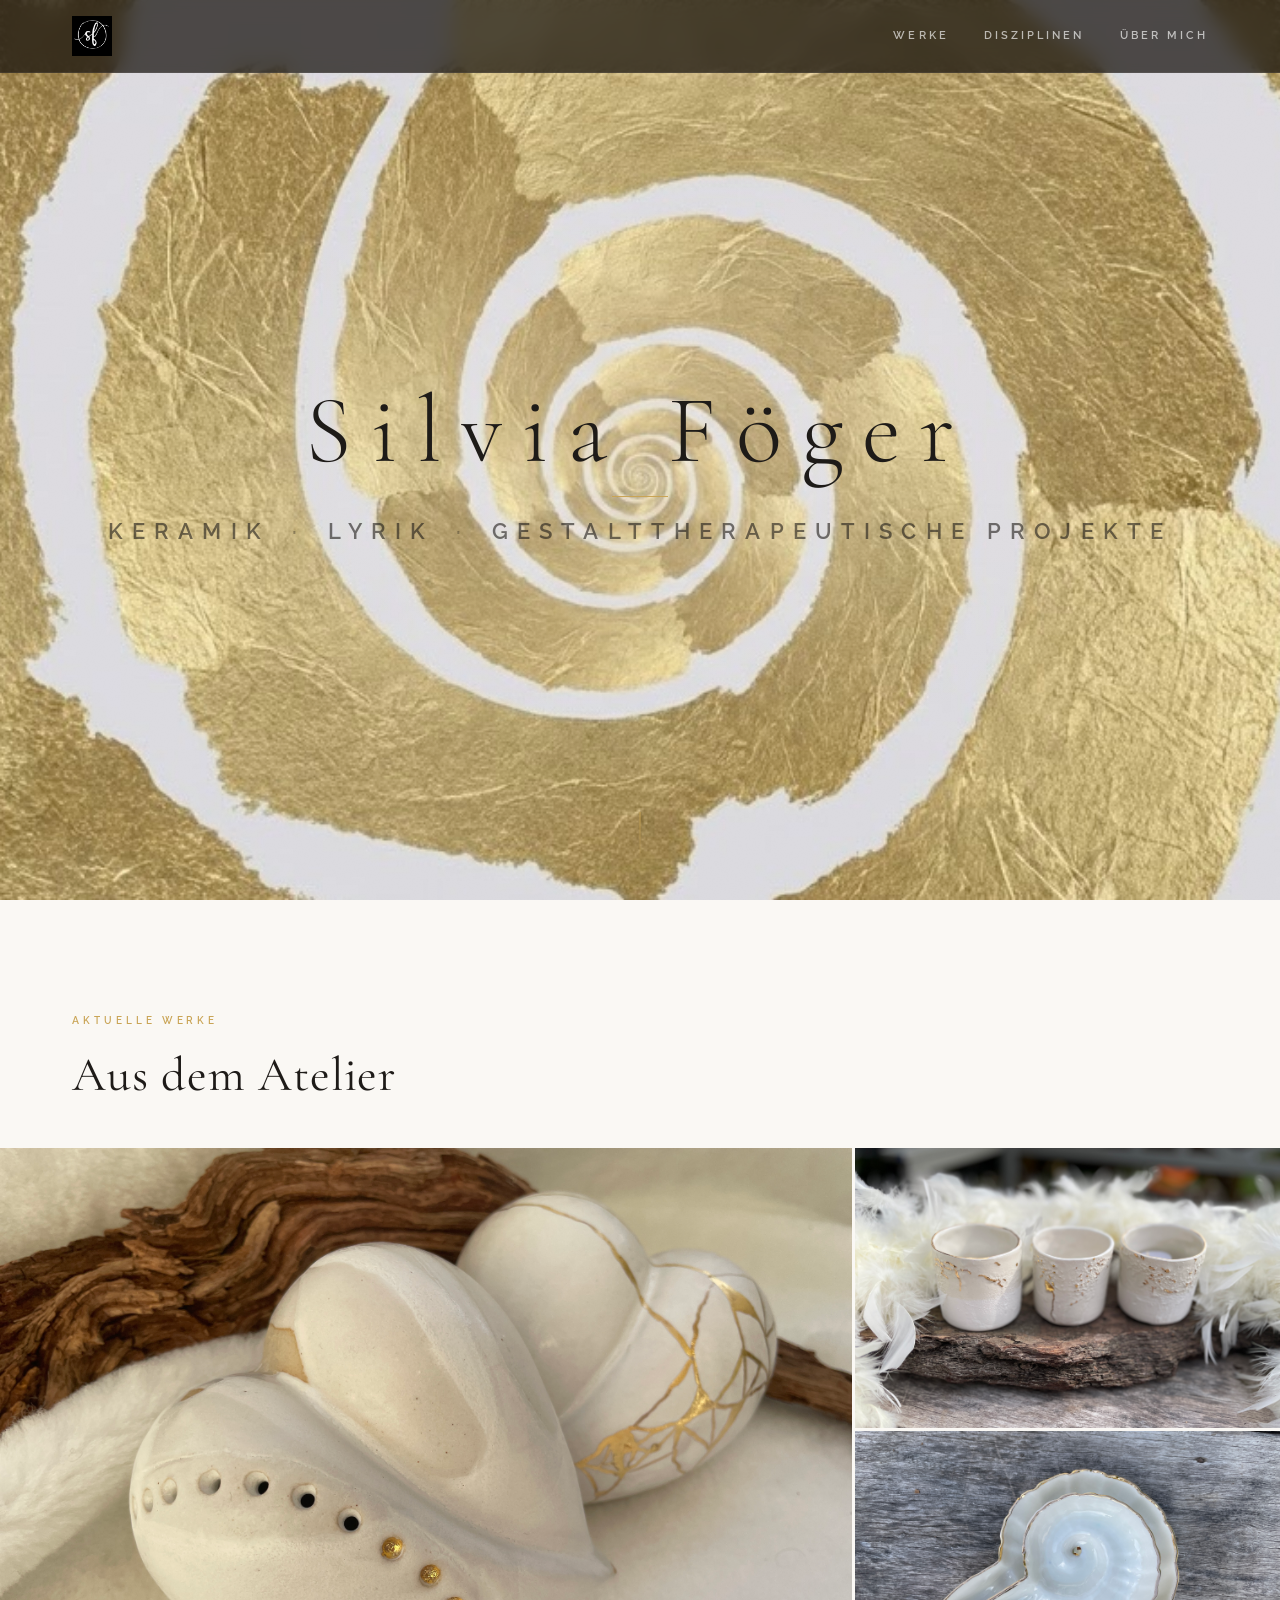
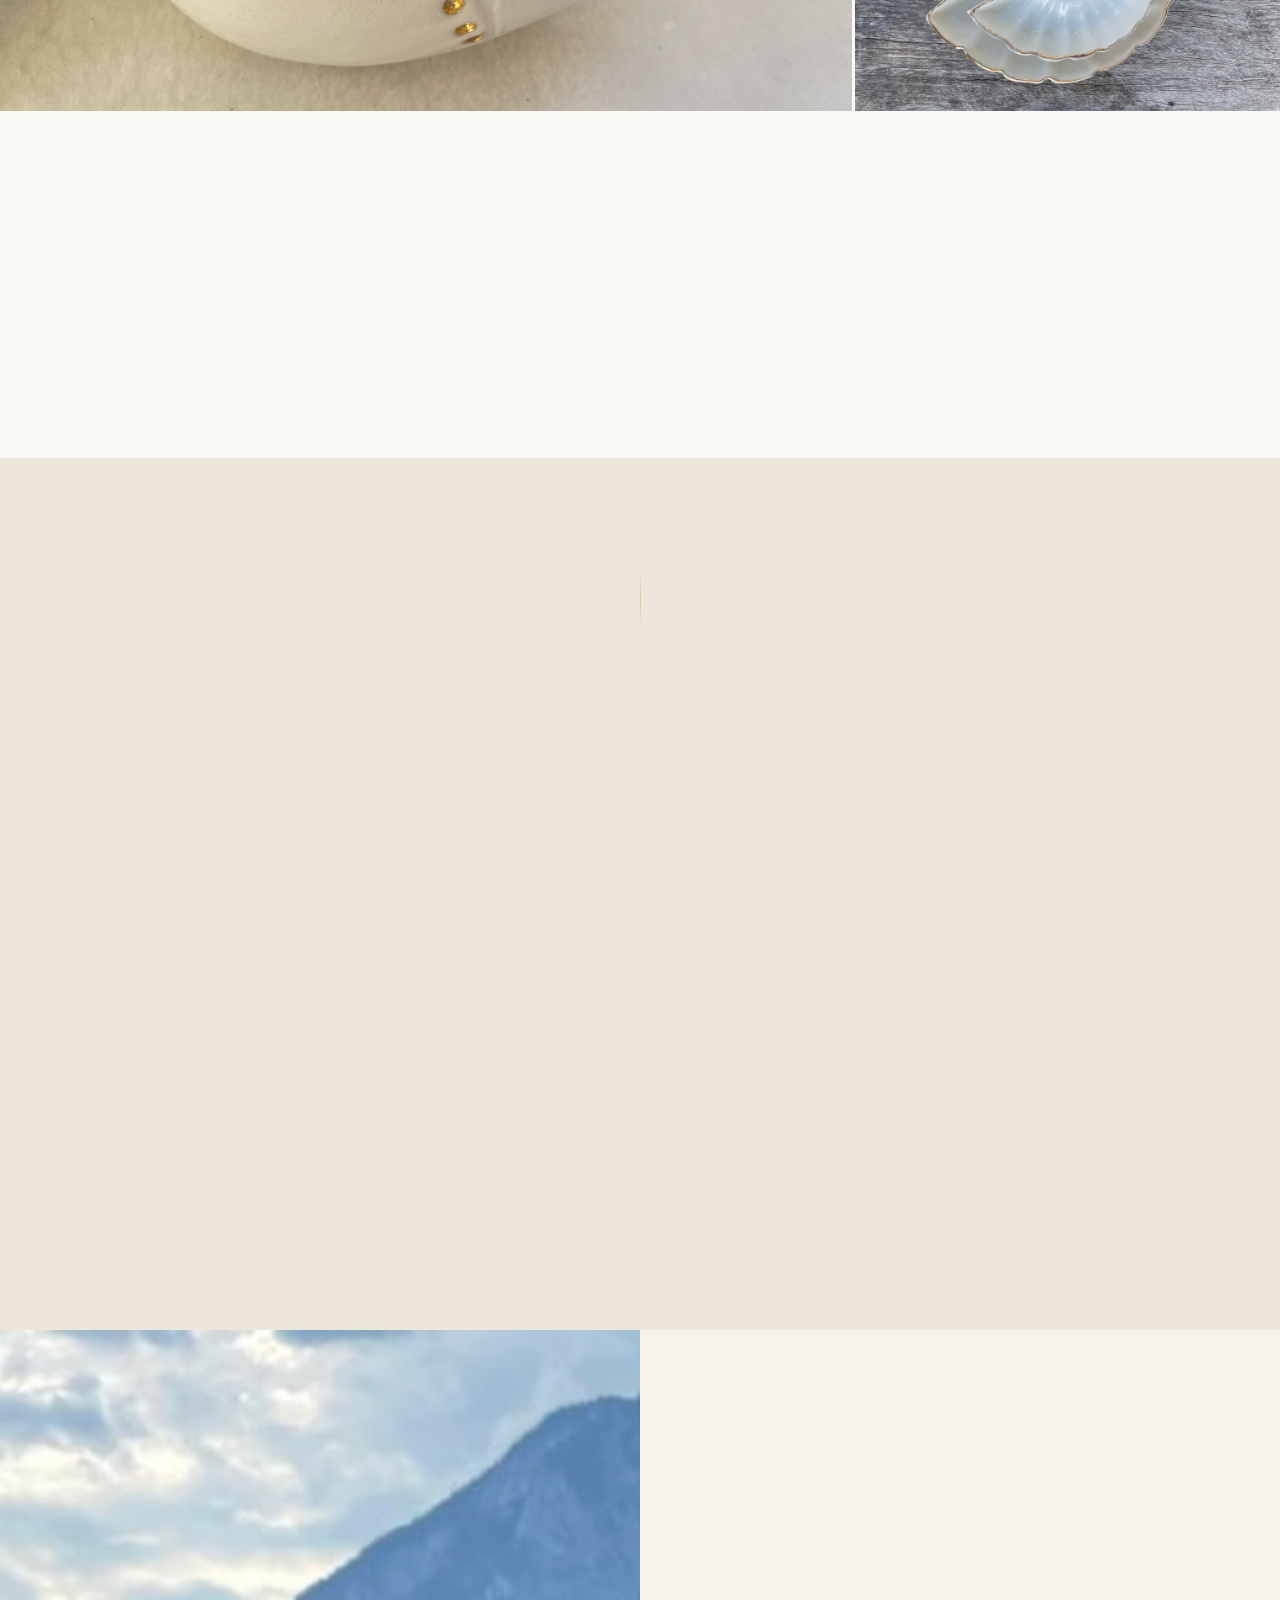
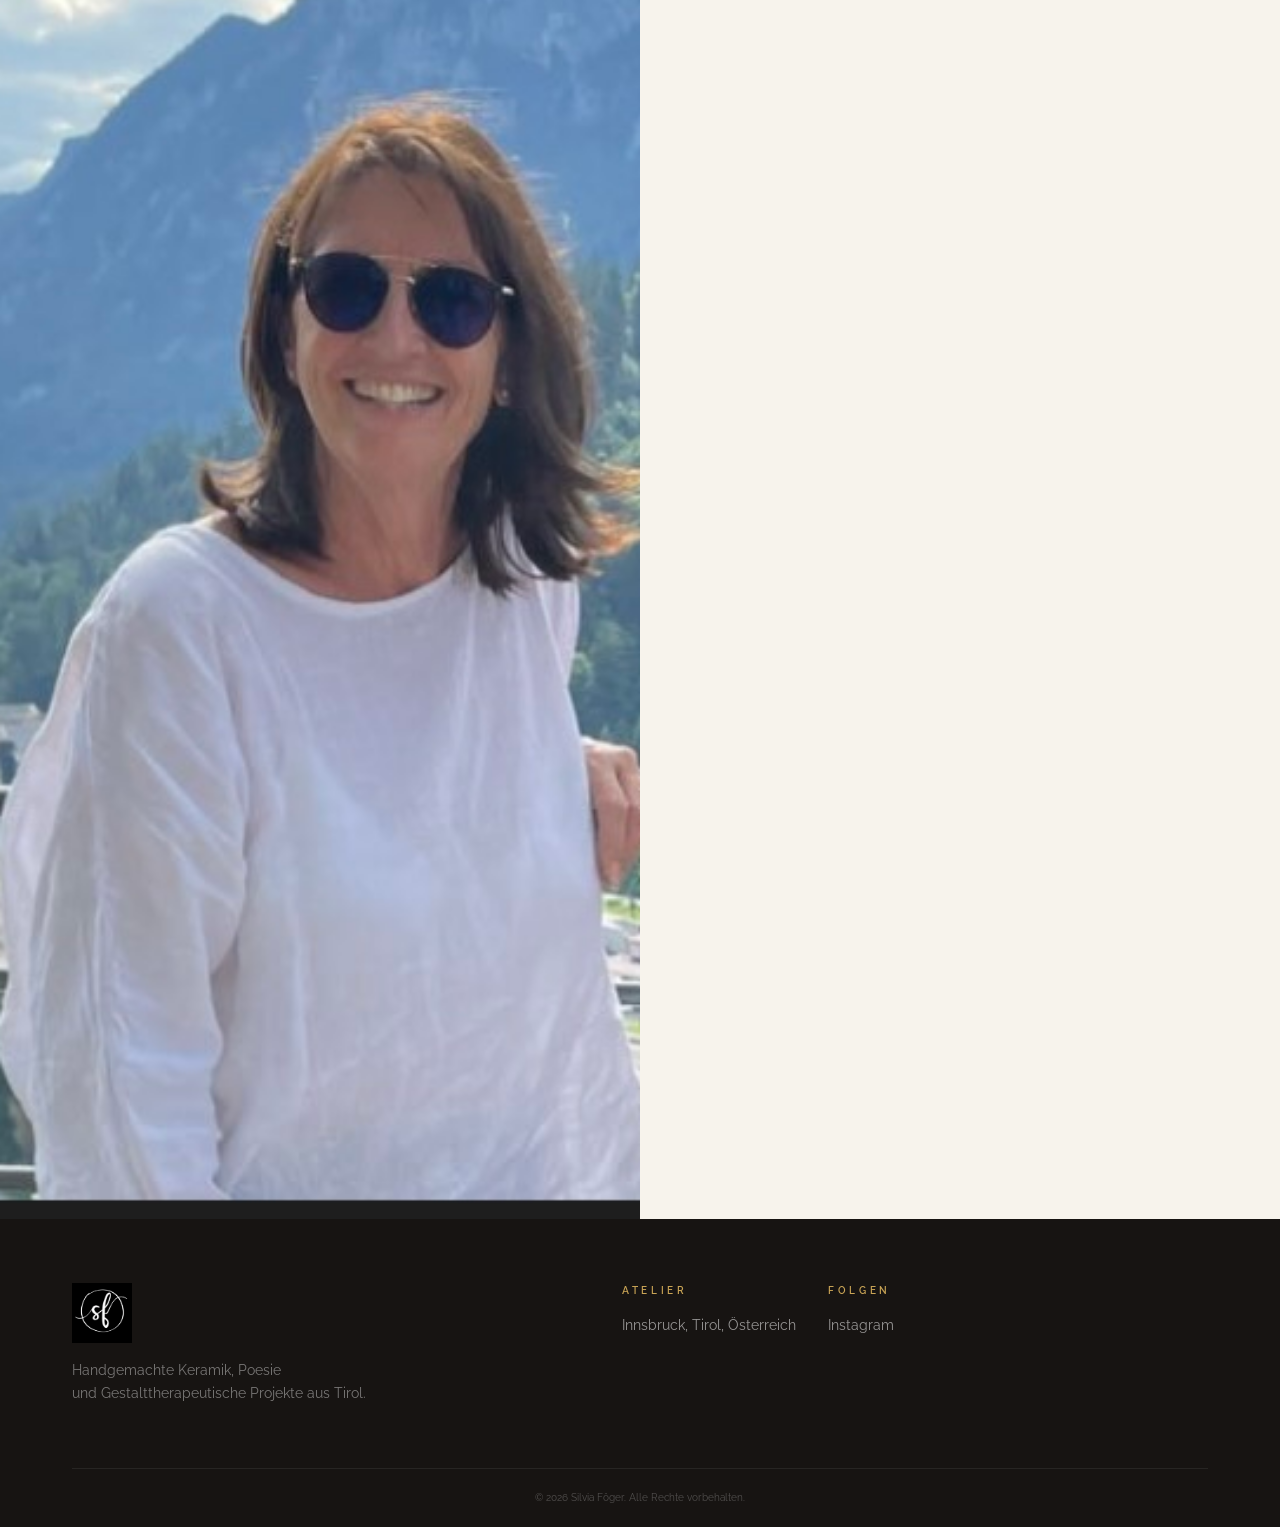
==== commit 1ce73361: "fix(ui): mobile tagline overflow and card caption contrast The hero tagline was fixed at 1.36rem wit" ====
--- a/index.html
+++ b/index.html
@@ -15,7 +15,7 @@
       rel="stylesheet"
     />
     <link rel="icon" type="image/x-icon" href="assets/img/favicon.ico" />
-    <link rel="stylesheet" href="assets/css/style.css?v=1.1.0" />
+    <link rel="stylesheet" href="assets/css/style.css?v=1.3.1" />
   </head>
   <body>
 
@@ -45,7 +45,7 @@
           <div class="hero__text">
             <h1 class="hero__name">Silvia Föger</h1>
             <div class="hero__rule" aria-hidden="true"></div>
-            <p class="hero__tagline">Keramik &nbsp;·&nbsp; Lyrik &nbsp;·&nbsp; Gestalttherapeutische Projekte</p>
+            <p class="hero__tagline">Keramik <span class="hero__tagline-sep" aria-hidden="true">·</span> Lyrik <span class="hero__tagline-sep" aria-hidden="true">·</span> Gestalttherapeutische Projekte</p>
           </div>
         </div>
         <a class="hero__scroll" href="#works" aria-label="Zu den Werken scrollen">
@@ -211,6 +211,6 @@
       </div>
     </footer>
 
-    <script src="assets/js/main.js?v=1.1.0"></script>
+    <script src="assets/js/main.js?v=1.3.0"></script>
   </body>
 </html>
--- a/assets/css/style.css
+++ b/assets/css/style.css
@@ -163,6 +163,7 @@
 .nav-toggle__bar::before,
 .nav-toggle__bar::after {
   content: "";
+  position: relative;
   display: block;
   width: 22px;
   height: 1.5px;
@@ -263,12 +264,22 @@
 
 .hero__tagline {
   font-family: var(--font-sans);
-  font-size: 1.36rem;
+  font-size: clamp(0.6rem, 2.6vw, 1.36rem);
   font-weight: 600;
-  letter-spacing: 0.42em;
+  letter-spacing: clamp(0.14em, 0.8vw, 0.42em);
   text-transform: uppercase;
   color: var(--ink-soft);
+  max-width: 100%;
+  padding: 0 var(--space-sm);
+  text-align: center;
+  line-height: 1.6;
+  overflow-wrap: break-word;
   animation: fadeUp 1s var(--ease-out) 0.65s both;
+}
+
+.hero__tagline-sep {
+  margin: 0 0.35em;
+  opacity: 0.55;
 }
 
 .hero__scroll {
@@ -366,8 +377,14 @@
 .work-card__info {
   position: absolute;
   inset: auto 0 0;
-  padding: 1.4rem 1.6rem;
-  background: linear-gradient(to top, rgba(18, 14, 10, 0.78) 0%, transparent 100%);
+  padding: 1.6rem 1.6rem 1.4rem;
+  background: linear-gradient(
+    to top,
+    rgba(12, 9, 6, 0.92) 0%,
+    rgba(12, 9, 6, 0.72) 45%,
+    rgba(12, 9, 6, 0.28) 78%,
+    transparent 100%
+  );
   color: #fff;
   opacity: 0;
   transform: translateY(6px);
@@ -386,15 +403,18 @@
   font-weight: 600;
   letter-spacing: 0.32em;
   text-transform: uppercase;
-  color: var(--gold);
+  color: #e3c887;
+  text-shadow: 0 1px 3px rgba(0, 0, 0, 0.75);
   margin-bottom: 0.3rem;
 }
 
 .work-card h3 {
   font-family: var(--font-serif);
-  font-weight: 400;
+  font-weight: 500;
   font-size: 1.2rem;
   letter-spacing: 0.04em;
+  color: #fff;
+  text-shadow: 0 1px 4px rgba(0, 0, 0, 0.8), 0 0 12px rgba(0, 0, 0, 0.45);
 }
 
 /* Editorial grid placement — desktop (3 cols) */
@@ -829,7 +849,9 @@
 .page-hero__title {
   font-family: var(--font-serif);
   font-weight: 300;
-  font-size: clamp(2.6rem, 6vw, 5.5rem);
+  font-size: clamp(1.8rem, 7vw, 5.5rem);
+  overflow-wrap: break-word;
+  hyphens: auto;
   letter-spacing: 0.08em;
   line-height: 1.05;
   margin-top: 0.55rem;
@@ -1126,6 +1148,7 @@
 }
 
 .poem-search {
+  position: relative;
   max-width: 600px;
   margin: 0 auto;
 }
@@ -1148,6 +1171,41 @@
 .poem-search__input:focus {
   outline: none;
   border-color: var(--gold);
+}
+
+.poem-search__suggestions {
+  position: absolute;
+  top: 100%;
+  left: 0;
+  right: 0;
+  z-index: 20;
+  margin: 0;
+  padding: 0.35rem 0;
+  list-style: none;
+  background: var(--warm-white);
+  border: 1px solid rgba(30, 27, 24, 0.12);
+  border-top: 0;
+  box-shadow: 0 14px 28px rgba(30, 27, 24, 0.1);
+}
+
+.poem-search__suggestion {
+  display: block;
+  width: 100%;
+  background: none;
+  border: 0;
+  padding: 0.5rem 1.2rem;
+  text-align: left;
+  cursor: pointer;
+  font-family: var(--font-serif);
+  font-size: 1.05rem;
+  color: var(--ink);
+}
+
+.poem-search__suggestion:hover,
+.poem-search__suggestion:focus {
+  background: rgba(201, 164, 85, 0.12);
+  color: var(--ink);
+  outline: none;
 }
 
 .poem-archive__count {
@@ -1161,6 +1219,47 @@
   color: var(--ink-soft);
 }
 
+.poem-toc {
+  max-width: 600px;
+  margin: var(--space-md) auto 0;
+  padding: 1.4rem 1.6rem 1.2rem;
+  background: var(--warm-white);
+  border: 1px solid rgba(30, 27, 24, 0.1);
+}
+
+.poem-toc__label {
+  margin: 0 0 0.9rem;
+  font-family: var(--font-sans);
+  font-size: 0.6rem;
+  font-weight: 600;
+  letter-spacing: 0.24em;
+  text-transform: uppercase;
+  color: var(--ink-soft);
+}
+
+.poem-toc__list {
+  display: flex;
+  flex-wrap: wrap;
+  gap: 0.5rem 1.4rem;
+  margin: 0;
+  padding: 0;
+  list-style: none;
+}
+
+.poem-toc__link {
+  font-family: var(--font-serif);
+  font-size: 1.02rem;
+  color: var(--ink);
+  border-bottom: 1px solid transparent;
+  transition: color 0.2s, border-color 0.2s;
+}
+
+.poem-toc__link:hover,
+.poem-toc__link:focus-visible {
+  color: var(--gold);
+  border-bottom-color: var(--gold);
+}
+
 .poem-archive__empty {
   margin: var(--space-md) 0 0;
   text-align: center;
@@ -1176,6 +1275,23 @@
   gap: var(--space-md);
   max-width: 600px;
   margin: var(--space-md) auto 0;
+}
+
+.poem-group {
+  margin: var(--space-md) 0 0;
+  scroll-margin-top: calc(var(--header-h, 72px) + 4.5rem);
+  padding-bottom: 0.6rem;
+  border-bottom: 1px solid rgba(201, 164, 85, 0.4);
+  font-family: var(--font-sans);
+  font-size: 0.68rem;
+  font-weight: 600;
+  letter-spacing: 0.28em;
+  text-transform: uppercase;
+  color: var(--gold);
+}
+
+.poem-group:first-child {
+  margin-top: 0;
 }
 
 .poem-leaf {
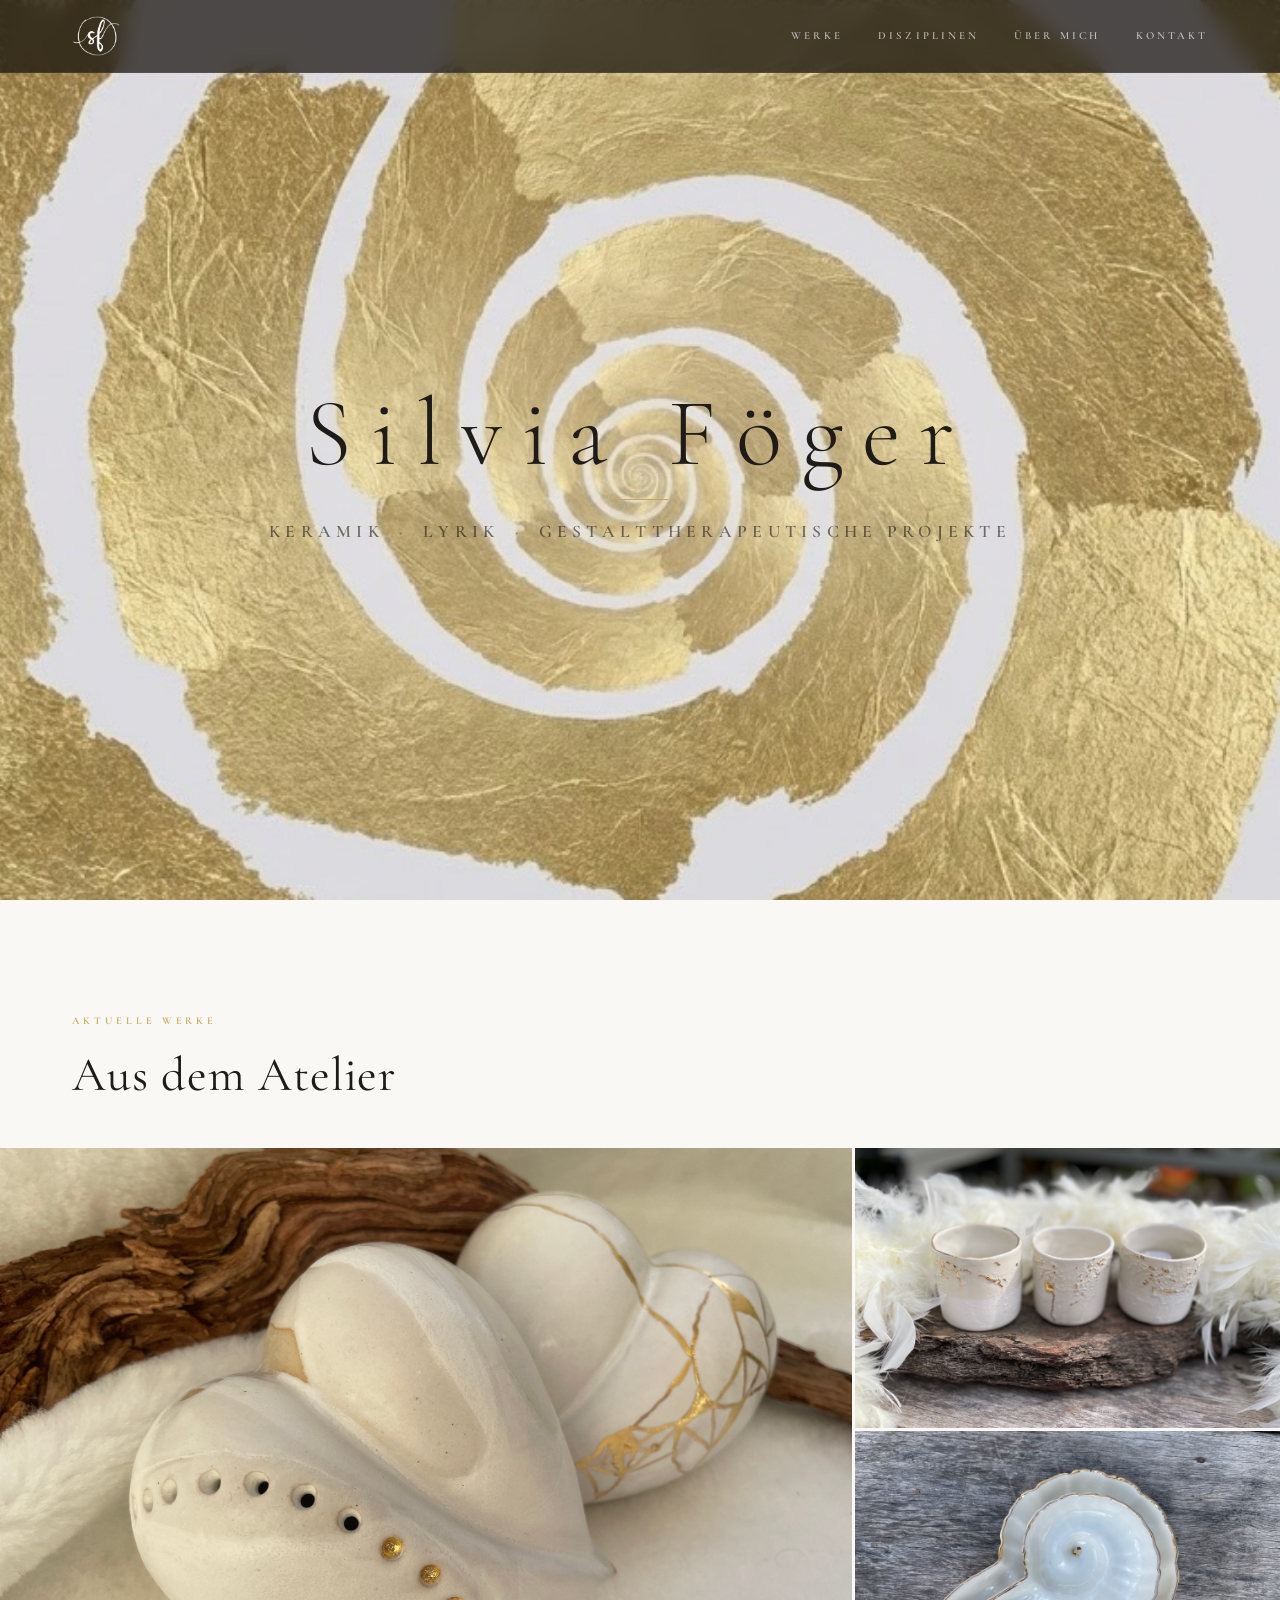
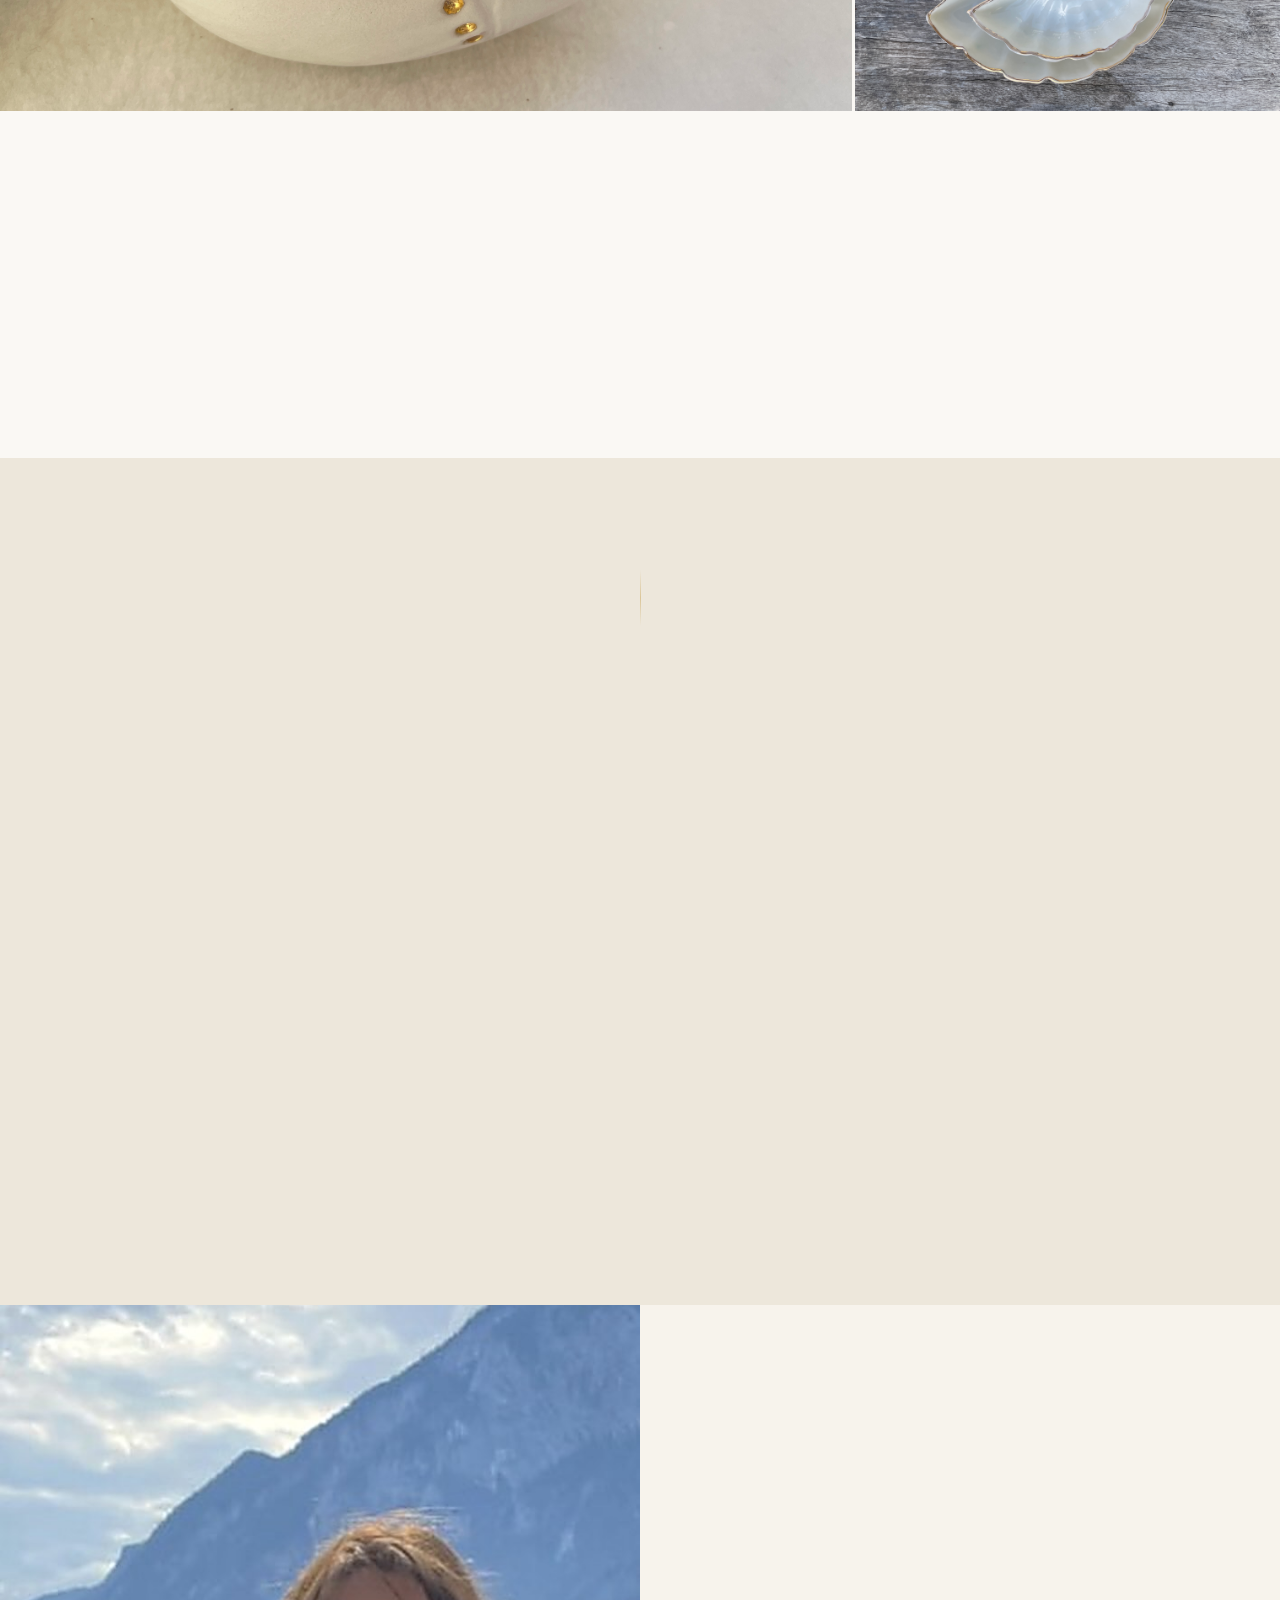
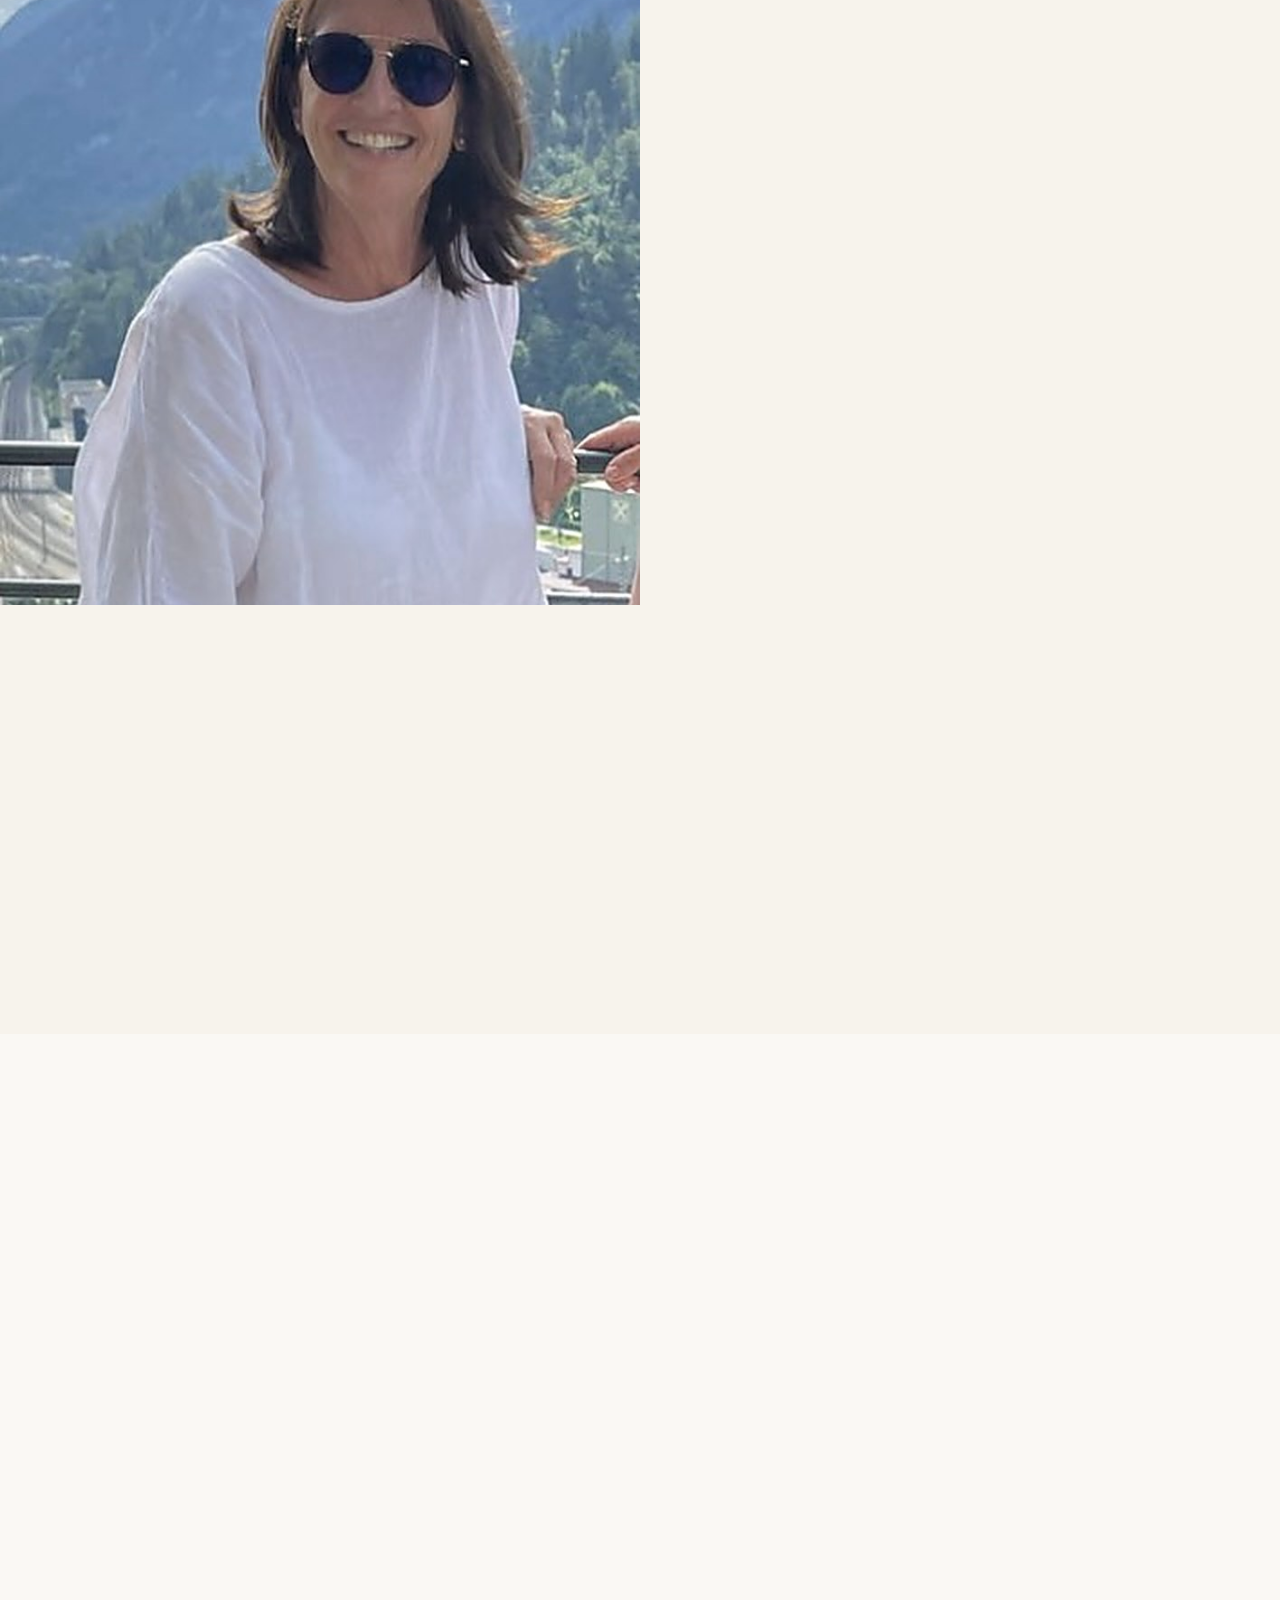
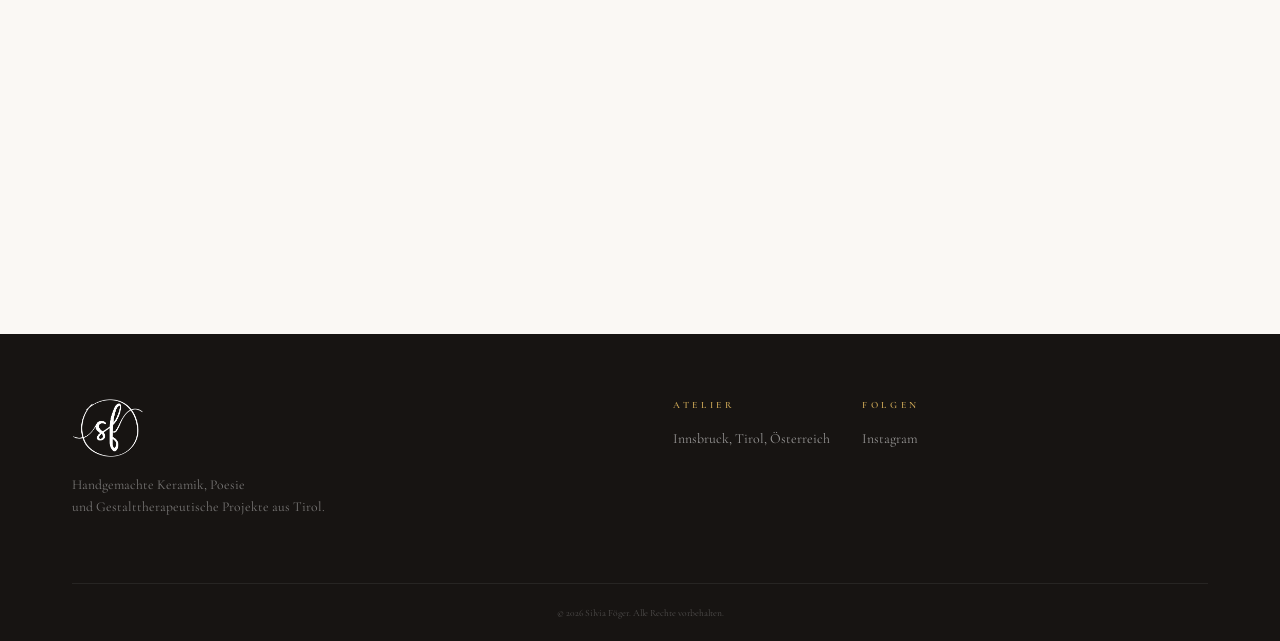
==== commit e079d4e3: "feat(site): logo transparency, one typeface, first-person copy, contact form Six fixes from Silvia's" ====
--- a/index.html
+++ b/index.html
@@ -5,25 +5,25 @@
     <meta name="viewport" content="width=device-width, initial-scale=1.0" />
     <meta
       name="description"
-      content="Silvia Föger aus Tirol, Österreich — Keramik, Lyrik und gestalttherapeutische Projekte. Handgeformte Gefäße, Poesie und kreative Begleitung."
+      content="Silvia Föger aus Tirol, Österreich. Keramik, Lyrik und gestalttherapeutische Projekte: handgeformte Gefäße, Poesie und kreative Begleitung."
     />
     <title>Silvia Föger | Künstlerin</title>
     <link rel="preconnect" href="https://fonts.googleapis.com" />
     <link rel="preconnect" href="https://fonts.gstatic.com" crossorigin />
     <link
-      href="https://fonts.googleapis.com/css2?family=Cormorant+Garamond:ital,wght@0,300;0,400;0,600;1,300;1,400&family=Raleway:wght@300;400;500;600&display=swap"
+      href="https://fonts.googleapis.com/css2?family=Cormorant+Garamond:ital,wght@0,300;0,400;0,500;0,600;0,700;1,300;1,400;1,600&display=swap"
       rel="stylesheet"
     />
     <link rel="icon" type="image/x-icon" href="assets/img/favicon.ico" />
-    <link rel="stylesheet" href="assets/css/style.css?v=1.3.1" />
+    <link rel="stylesheet" href="assets/css/style.css?v=1.4.0" />
   </head>
   <body>
 
     <header class="site-header" id="site-header">
       <div class="container">
         <nav class="nav">
-          <a class="brand" href="#hero" aria-label="Silvia Föger — zur Startseite">
-            <img class="brand__logo" src="assets/img/logo.png" alt="Silvia Föger Spirale Logo" />
+          <a class="brand" href="#hero" aria-label="Silvia Föger, zur Startseite">
+            <img class="brand__logo" src="assets/img/logo.png?v=1.4.0" alt="Silvia Föger Spirale Logo" />
           </a>
           <button class="nav-toggle" aria-expanded="false" aria-controls="nav-links" type="button">
             <span class="sr-only">Navigation umschalten</span>
@@ -33,6 +33,7 @@
             <a href="#works">Werke</a>
             <a href="#disciplines">Disziplinen</a>
             <a href="#about">Über mich</a>
+            <a href="#kontakt">Kontakt</a>
           </div>
         </nav>
       </div>
@@ -108,7 +109,7 @@
           </article>
           <article class="work-card reveal" style="--reveal-delay: 0.28s">
             <div class="work-card__img">
-              <img src="assets/img/toepferei/IMG_3060.JPG" alt="Roher Ton in Spiralform — Einblick in den Entstehungsprozess im Atelier." />
+              <img src="assets/img/toepferei/IMG_3060.JPG" alt="Roher Ton in Spiralform, Einblick in den Entstehungsprozess im Atelier." />
             </div>
             <div class="work-card__info">
               <span class="work-card__cat">Werkprozess</span>
@@ -134,7 +135,7 @@
                 </svg>
               </div>
               <h3>Töpferei &amp; Keramik</h3>
-              <p>Handgeformte Gefäße aus Steingut, Steinzeug und Porzellan mit matten Glasuren. Inspiriert von Flusskieseln, regendurchtränktem Boden und dem sanften Schimmer des Morgenlichts.</p>
+              <p>Ich forme Gefäße aus Steingut, Steinzeug und Porzellan und glasiere sie matt. Was mir draußen begegnet, nehme ich mit herein: Flusskiesel, nasse Erde nach dem Regen, das erste Licht am Morgen.</p>
               <a class="disc-card__link" href="toepferei.html">Mehr erfahren →</a>
             </article>
             <article class="disc-card reveal" style="--reveal-delay: 0.18s">
@@ -147,7 +148,7 @@
                 </svg>
               </div>
               <h3>Lyrik &amp; Sprache</h3>
-              <p>Leise Verse, verwoben mit Feldaufnahmen, Atem und Erinnerung. Herausgegeben als limitierte Letterpress-Editionen und gesprochene Klangpoesie.</p>
+              <p>Ich schreibe leise Verse über Atem und Erinnerung. Sie erscheinen als limitierte Editionen, manche spreche ich auch ein.</p>
               <a class="disc-card__link" href="lyrik.html">Mehr erfahren →</a>
             </article>
             <article class="disc-card reveal" style="--reveal-delay: 0.28s">
@@ -158,7 +159,7 @@
                 </svg>
               </div>
               <h3>Gestalttherapeutische Projekte</h3>
-              <p>Kreatives Arbeiten als Weg zu Ausdruck, Entlastung und innerer Klarheit — begleitete Prozesse zwischen Material, Gefühl und Gestaltung.</p>
+              <p>Ich begleite kreatives Arbeiten als Weg zu Ausdruck, Entlastung und innerer Klarheit, zwischen Material, Gefühl und Gestaltung.</p>
               <a class="disc-card__link" href="gestalttherapie.html">Mehr erfahren →</a>
             </article>
           </div>
@@ -167,7 +168,17 @@
 
       <section id="about" class="about">
         <div class="about__media">
-          <img src="assets/img/silvia.jpeg" alt="Porträtfoto von Silvia Föger in ihrem Atelier." />
+          <!-- Porträt austauschen: assets/img/profile-photo.jpg ersetzen (Hochformat,
+               mind. 900x1600). Der Container schneidet über object-fit zu, das
+               Layout bleibt dabei unverändert. -->
+          <img
+            src="assets/img/profile-photo.jpg"
+            srcset="assets/img/profile-photo@1x.jpg 354w, assets/img/profile-photo.jpg 708w"
+            sizes="(max-width: 900px) 100vw, 42vw"
+            width="708"
+            height="1264"
+            alt="Porträtfoto von Silvia Föger in ihrem Atelier."
+          />
         </div>
         <div class="about__text reveal">
           <p class="eyebrow">Über mich</p>
@@ -185,13 +196,52 @@
         </div>
       </section>
 
+      <section id="kontakt" class="contact">
+        <div class="container">
+          <header class="section-header section-header--center reveal">
+            <p class="eyebrow">Kontakt</p>
+            <h2>Schreib mir</h2>
+          </header>
+
+          <p class="contact__intro reveal">Wenn du eine Frage hast, zu einer Arbeit,
+            zu einem Gedichtband oder zu einem gemeinsamen Projekt, freue ich mich über
+            deine Nachricht. Ich antworte, sobald ich im Atelier Zeit dafür finde.</p>
+
+          <form class="contact__form reveal" id="contact-form" method="post" action="kontakt.php">
+            <div class="field">
+              <label for="cf-name">Name</label>
+              <input id="cf-name" name="name" type="text" required maxlength="120" autocomplete="name" />
+            </div>
+            <div class="field">
+              <label for="cf-email">E-Mail</label>
+              <input id="cf-email" name="email" type="email" required maxlength="190" autocomplete="email" />
+            </div>
+            <div class="field field--wide">
+              <label for="cf-message">Nachricht</label>
+              <textarea id="cf-message" name="nachricht" rows="6" required maxlength="5000"></textarea>
+            </div>
+
+            <!-- Honigtopf gegen Bots: bleibt für Menschen unsichtbar und leer. -->
+            <div class="field field--trap" aria-hidden="true">
+              <label for="cf-website">Website</label>
+              <input id="cf-website" name="website" type="text" tabindex="-1" autocomplete="off" />
+            </div>
+
+            <div class="contact__actions">
+              <button class="contact__submit" type="submit">Nachricht senden</button>
+              <p class="contact__status" id="contact-status" role="status" aria-live="polite"></p>
+            </div>
+          </form>
+        </div>
+      </section>
+
     </main>
 
     <footer id="contact" class="site-footer">
       <div class="container">
         <div class="footer__inner">
           <div class="footer__brand">
-            <img class="footer__logo" src="assets/img/logo.png" alt="Silvia Föger Spirale Logo" />
+            <img class="footer__logo" src="assets/img/logo.png?v=1.4.0" alt="Silvia Föger Spirale Logo" />
             <p class="footer__tagline">Handgemachte Keramik, Poesie<br />und Gestalttherapeutische Projekte aus Tirol.</p>
           </div>
           <div class="footer__cols">
@@ -211,6 +261,6 @@
       </div>
     </footer>
 
-    <script src="assets/js/main.js?v=1.3.0"></script>
+    <script src="assets/js/main.js?v=1.4.0"></script>
   </body>
 </html>
--- a/assets/css/style.css
+++ b/assets/css/style.css
@@ -10,8 +10,9 @@
   --dark: #171412;
   --dark-mid: #231f1c;
 
-  --font-serif: "Cormorant Garamond", "Georgia", serif;
-  --font-sans: "Raleway", -apple-system, BlinkMacSystemFont, "Segoe UI", sans-serif;
+  /* Eine Schriftfamilie für die ganze Seite. Gewicht, Größe und Laufweite
+     dürfen variieren, die Familie nicht. */
+  --font: "Cormorant Garamond", "Georgia", "Times New Roman", serif;
 
   --space-xs: 0.5rem;
   --space-sm: 1rem;
@@ -35,7 +36,7 @@
 }
 
 body {
-  font-family: var(--font-sans);
+  font-family: var(--font);
   color: var(--ink);
   background: var(--cream);
   line-height: 1.65;
@@ -72,7 +73,7 @@
 }
 
 .eyebrow {
-  font-family: var(--font-sans);
+  font-family: var(--font);
   font-size: 0.65rem;
   font-weight: 600;
   letter-spacing: 0.38em;
@@ -116,7 +117,7 @@
 .nav-links {
   display: flex;
   gap: 2.2rem;
-  font-family: var(--font-sans);
+  font-family: var(--font);
   font-size: 0.68rem;
   font-weight: 600;
   letter-spacing: 0.28em;
@@ -246,7 +247,7 @@
 }
 
 .hero__name {
-  font-family: var(--font-serif);
+  font-family: var(--font);
   font-weight: 300;
   font-size: clamp(2.8rem, 7.5vw, 6.5rem);
   letter-spacing: 0.2em;
@@ -263,10 +264,11 @@
 }
 
 .hero__tagline {
-  font-family: var(--font-sans);
-  font-size: clamp(0.6rem, 2.6vw, 1.36rem);
+  font-family: var(--font);
+  /* Die Serif läuft breiter als die alte Sans, daher kleinere Obergrenzen. */
+  font-size: clamp(0.6rem, 2.2vw, 1.1rem);
   font-weight: 600;
-  letter-spacing: clamp(0.14em, 0.8vw, 0.42em);
+  letter-spacing: clamp(0.14em, 0.6vw, 0.3em);
   text-transform: uppercase;
   color: var(--ink-soft);
   max-width: 100%;
@@ -332,7 +334,7 @@
 }
 
 .section-header h2 {
-  font-family: var(--font-serif);
+  font-family: var(--font);
   font-weight: 400;
   font-size: clamp(2rem, 4vw, 3rem);
   margin-top: 0.45rem;
@@ -409,7 +411,7 @@
 }
 
 .work-card h3 {
-  font-family: var(--font-serif);
+  font-family: var(--font);
   font-weight: 500;
   font-size: 1.2rem;
   letter-spacing: 0.04em;
@@ -486,7 +488,7 @@
 }
 
 .disc-card h3 {
-  font-family: var(--font-serif);
+  font-family: var(--font);
   font-weight: 400;
   font-size: 1.45rem;
   margin-bottom: 0.85rem;
@@ -506,19 +508,29 @@
   display: grid;
   grid-template-columns: 1fr 1fr;
   min-height: 72vh;
+  align-items: start;
 }
 
 .about__media {
   position: relative;
   overflow: hidden;
   background: var(--parchment);
+  /* Die Bildspalte bleibt bildschirmhoch und läuft beim Lesen mit, statt
+     über die ganze Textlänge gestreckt zu werden. Das hält das Porträt in
+     einer Größe, die die Auflösung auch trägt. Das Bild wird über
+     object-fit zugeschnitten, ein neues Porträt mit anderen Maßen bricht
+     das Layout also nicht. */
+  position: sticky;
+  top: 0;
+  height: 100vh;
 }
 
 .about__media img {
   width: 100%;
   height: 100%;
   object-fit: cover;
-  object-position: top center;
+  /* Auf das Gesicht ausgerichtet, nicht auf den Himmel darüber. */
+  object-position: 58% 30%;
   transition: transform 0.8s var(--ease-out);
 }
 
@@ -536,7 +548,7 @@
 }
 
 .about__text h2 {
-  font-family: var(--font-serif);
+  font-family: var(--font);
   font-weight: 400;
   font-size: clamp(1.9rem, 3vw, 2.8rem);
   letter-spacing: 0.02em;
@@ -567,7 +579,7 @@
   width: fit-content;
   padding: 0.8rem 2rem;
   border: 1px solid var(--gold);
-  font-family: var(--font-sans);
+  font-family: var(--font);
   font-size: 0.64rem;
   font-weight: 600;
   letter-spacing: 0.3em;
@@ -620,7 +632,7 @@
 }
 
 .footer__col h4 {
-  font-family: var(--font-sans);
+  font-family: var(--font);
   font-size: 0.6rem;
   font-weight: 600;
   letter-spacing: 0.38em;
@@ -698,7 +710,11 @@
   }
 
   .about__media {
+    /* Einspaltig: kein Sticky, sonst klebt das Bild über dem Text. */
+    position: static;
+    height: auto;
     min-height: 55vw;
+    max-height: 80vh;
   }
 
   .about__text {
@@ -847,7 +863,7 @@
 }
 
 .page-hero__title {
-  font-family: var(--font-serif);
+  font-family: var(--font);
   font-weight: 300;
   font-size: clamp(1.8rem, 7vw, 5.5rem);
   overflow-wrap: break-word;
@@ -914,7 +930,7 @@
 }
 
 .page-intro__text h2 {
-  font-family: var(--font-serif);
+  font-family: var(--font);
   font-weight: 400;
   font-size: clamp(1.9rem, 3vw, 2.7rem);
   letter-spacing: 0.02em;
@@ -995,7 +1011,7 @@
 }
 
 .page-quote blockquote {
-  font-family: var(--font-serif);
+  font-family: var(--font);
   font-style: italic;
   font-weight: 300;
   font-size: clamp(1.45rem, 3vw, 2.1rem);
@@ -1006,7 +1022,7 @@
 .page-quote cite {
   display: block;
   margin-top: 1.8rem;
-  font-family: var(--font-sans);
+  font-family: var(--font);
   font-style: normal;
   font-size: 0.65rem;
   font-weight: 600;
@@ -1124,7 +1140,7 @@
   border-bottom: 1px solid transparent;
   padding: 0 0 2px;
   cursor: pointer;
-  font-family: var(--font-sans);
+  font-family: var(--font);
   font-size: 10px;
   font-weight: 600;
   letter-spacing: 0.16em;
@@ -1158,7 +1174,7 @@
   background: var(--warm-white);
   border: 1px solid rgba(30, 27, 24, 0.12);
   padding: 0.85rem 1.2rem;
-  font-family: var(--font-sans);
+  font-family: var(--font);
   font-size: 0.9rem;
   color: var(--ink);
 }
@@ -1196,7 +1212,7 @@
   padding: 0.5rem 1.2rem;
   text-align: left;
   cursor: pointer;
-  font-family: var(--font-serif);
+  font-family: var(--font);
   font-size: 1.05rem;
   color: var(--ink);
 }
@@ -1211,7 +1227,7 @@
 .poem-archive__count {
   margin: 1rem 0 0;
   text-align: center;
-  font-family: var(--font-sans);
+  font-family: var(--font);
   font-size: 0.6rem;
   font-weight: 600;
   letter-spacing: 0.24em;
@@ -1229,7 +1245,7 @@
 
 .poem-toc__label {
   margin: 0 0 0.9rem;
-  font-family: var(--font-sans);
+  font-family: var(--font);
   font-size: 0.6rem;
   font-weight: 600;
   letter-spacing: 0.24em;
@@ -1247,7 +1263,7 @@
 }
 
 .poem-toc__link {
-  font-family: var(--font-serif);
+  font-family: var(--font);
   font-size: 1.02rem;
   color: var(--ink);
   border-bottom: 1px solid transparent;
@@ -1263,7 +1279,7 @@
 .poem-archive__empty {
   margin: var(--space-md) 0 0;
   text-align: center;
-  font-family: var(--font-serif);
+  font-family: var(--font);
   font-style: italic;
   font-size: 1.05rem;
   color: var(--ink-soft);
@@ -1282,7 +1298,7 @@
   scroll-margin-top: calc(var(--header-h, 72px) + 4.5rem);
   padding-bottom: 0.6rem;
   border-bottom: 1px solid rgba(201, 164, 85, 0.4);
-  font-family: var(--font-sans);
+  font-family: var(--font);
   font-size: 0.68rem;
   font-weight: 600;
   letter-spacing: 0.28em;
@@ -1302,7 +1318,7 @@
 }
 
 .poem__title {
-  font-family: var(--font-serif);
+  font-family: var(--font);
   font-weight: 400;
   font-size: 1.3rem;
   letter-spacing: 0.02em;
@@ -1318,7 +1334,7 @@
 }
 
 .poem__body {
-  font-family: var(--font-serif);
+  font-family: var(--font);
   font-style: italic;
   font-weight: 300;
   font-size: 1.06rem;
@@ -1338,7 +1354,7 @@
   margin-top: 2rem;
   padding-top: 1rem;
   border-top: 1px solid rgba(30, 27, 24, 0.1);
-  font-family: var(--font-sans);
+  font-family: var(--font);
   font-size: 0.6rem;
   font-weight: 600;
   letter-spacing: 0.32em;
@@ -1379,7 +1395,7 @@
 }
 
 .coming-soon__inner h1 {
-  font-family: var(--font-serif);
+  font-family: var(--font);
   font-weight: 300;
   font-size: clamp(2.4rem, 5vw, 3.8rem);
   letter-spacing: 0.08em;
@@ -1418,3 +1434,135 @@
     animation: none;
   }
 }
+
+
+/* ── KONTAKT ── */
+
+.contact {
+  padding: var(--space-xl) 0;
+  background: var(--warm-white);
+}
+
+.contact__intro {
+  max-width: 46ch;
+  margin: 0 auto var(--space-md);
+  text-align: center;
+  font-size: 1.15rem;
+  font-weight: 300;
+  line-height: 1.8;
+  color: var(--ink-soft);
+}
+
+.contact__form {
+  display: grid;
+  grid-template-columns: 1fr 1fr;
+  gap: var(--space-sm) var(--space-md);
+  max-width: 720px;
+  margin: 0 auto;
+}
+
+.field {
+  display: flex;
+  flex-direction: column;
+  gap: 0.4rem;
+}
+
+.field--wide {
+  grid-column: 1 / -1;
+}
+
+/* Der Honigtopf muss für Bots im DOM stehen, für Menschen aber unerreichbar
+   sein. display:none würde ihn auch für manche Bots verraten. */
+.field--trap {
+  position: absolute;
+  left: -9999px;
+  width: 1px;
+  height: 1px;
+  overflow: hidden;
+}
+
+.field label {
+  font-size: 0.68rem;
+  font-weight: 600;
+  letter-spacing: 0.24em;
+  text-transform: uppercase;
+  color: var(--ink-soft);
+}
+
+.field input,
+.field textarea {
+  font-family: var(--font);
+  font-size: 1.05rem;
+  font-weight: 300;
+  color: var(--ink);
+  background: var(--cream);
+  border: 1px solid rgba(30, 27, 24, 0.14);
+  border-radius: 0;
+  padding: 0.75rem 0.9rem;
+  transition: border-color 0.3s var(--ease-out), box-shadow 0.3s var(--ease-out);
+}
+
+.field textarea {
+  resize: vertical;
+  line-height: 1.7;
+}
+
+.field input:focus,
+.field textarea:focus {
+  outline: none;
+  border-color: var(--gold);
+  box-shadow: 0 0 0 3px var(--gold-glow);
+}
+
+.contact__actions {
+  grid-column: 1 / -1;
+  display: flex;
+  flex-wrap: wrap;
+  align-items: center;
+  gap: var(--space-sm);
+  margin-top: var(--space-xs);
+}
+
+.contact__submit {
+  font-family: var(--font);
+  font-size: 0.72rem;
+  font-weight: 600;
+  letter-spacing: 0.28em;
+  text-transform: uppercase;
+  color: var(--ink);
+  background: transparent;
+  border: 1px solid var(--gold);
+  padding: 0.85rem 2.2rem;
+  cursor: pointer;
+  transition: background 0.3s var(--ease-out), color 0.3s var(--ease-out);
+}
+
+.contact__submit:hover {
+  background: var(--gold);
+  color: var(--warm-white);
+}
+
+.contact__submit[disabled] {
+  opacity: 0.55;
+  cursor: default;
+}
+
+.contact__status {
+  font-size: 1rem;
+  font-weight: 300;
+  color: var(--ink-soft);
+}
+
+.contact__status.is-error {
+  color: #9c3b2e;
+}
+
+.contact__status.is-success {
+  color: var(--ink);
+}
+
+@media (max-width: 700px) {
+  .contact__form {
+    grid-template-columns: 1fr;
+  }
+}
